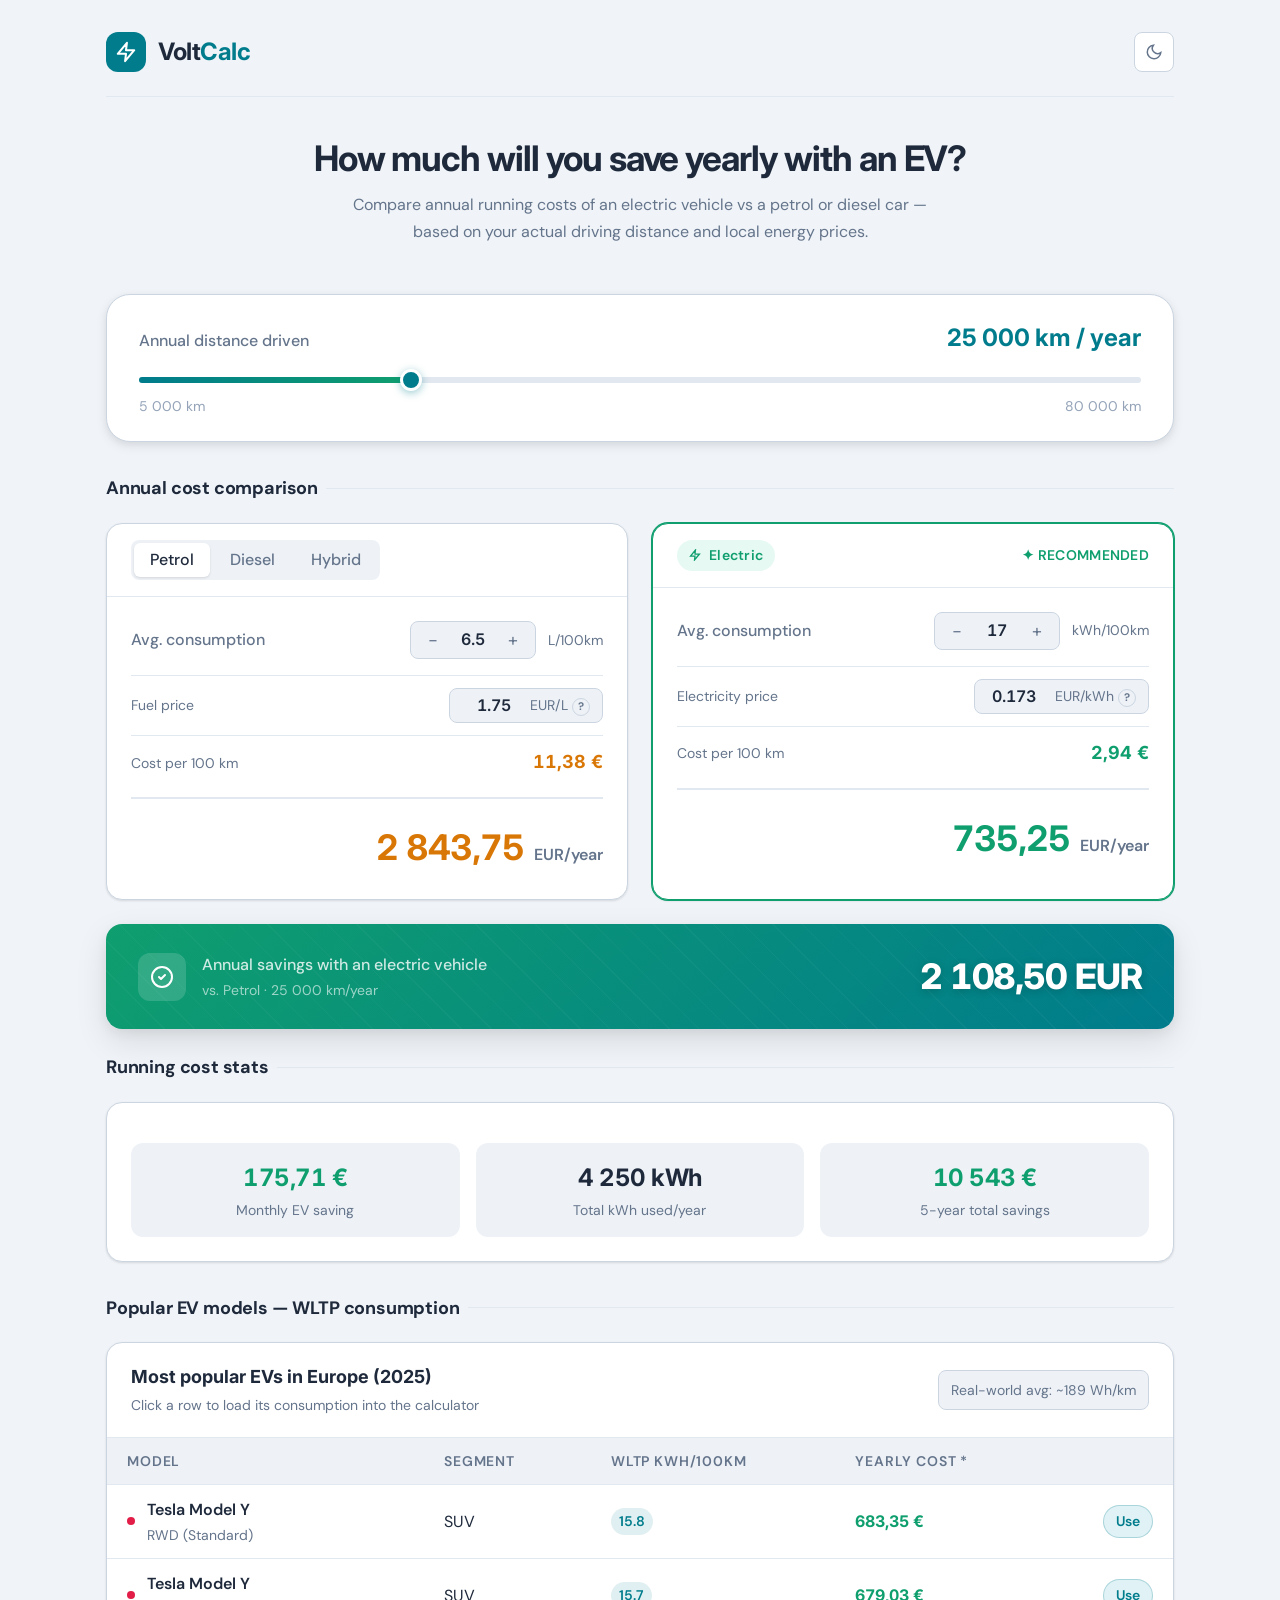
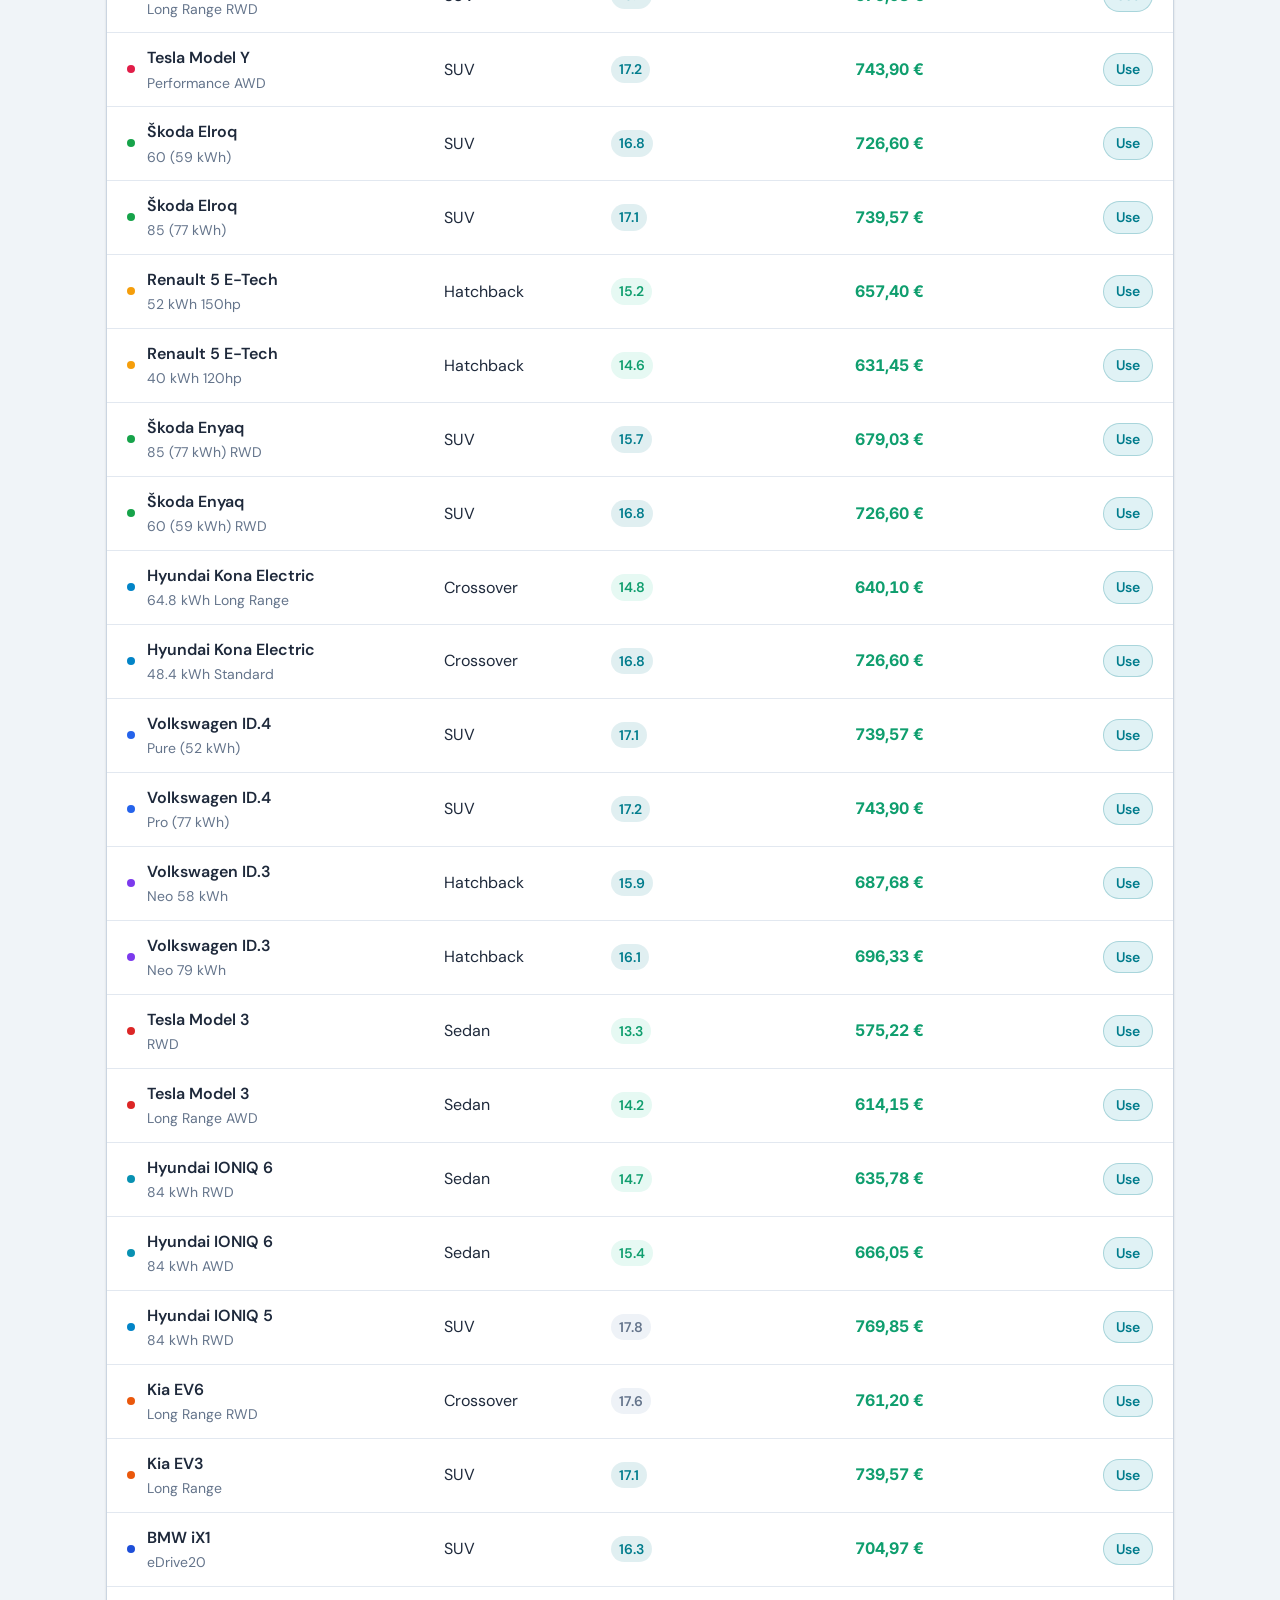
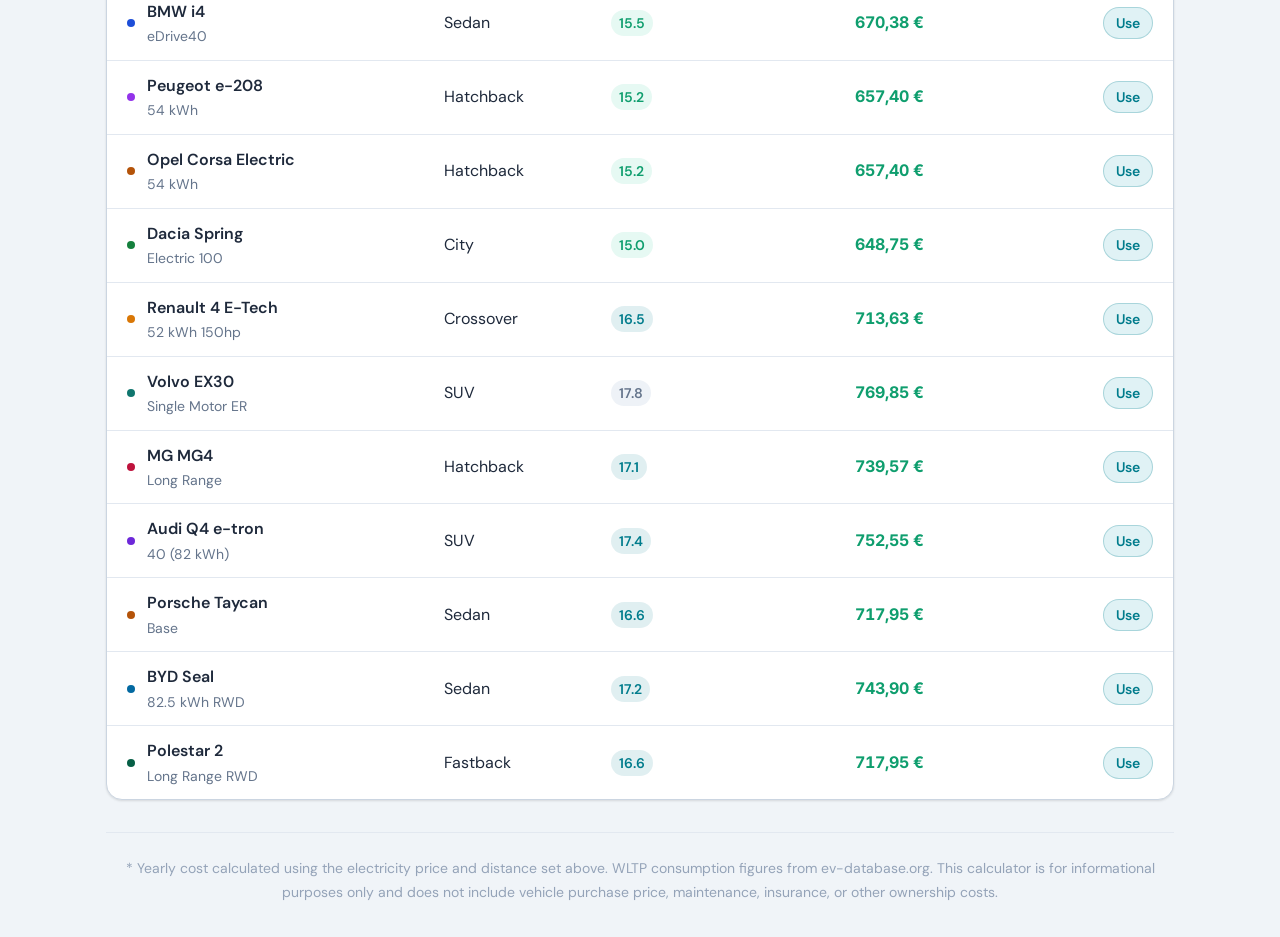
==== index.html @ 37e7bd35 "update1" ====
<!doctype html>
<html lang="en" data-theme="light">
  <head>
    <meta charset="UTF-8" />
    <meta name="viewport" content="width=device-width, initial-scale=1.0" />
    <title>EV Cost Calculator</title>
    <link rel="preconnect" href="https://fonts.googleapis.com" />
    <link rel="preconnect" href="https://fonts.gstatic.com" crossorigin />
    <link
      href="https://fonts.googleapis.com/css2?family=Inter:wght@300..700&family=DM+Sans:wght@300..700&display=swap"
      rel="stylesheet"
    />
    <style>
      :root,
      [data-theme="light"] {
        --color-bg: #f0f4f8;
        --color-surface: #ffffff;
        --color-surface-2: #f8fafc;
        --color-surface-offset: #eef2f7;
        --color-divider: #e2e8f0;
        --color-border: #cbd5e1;
        --color-text: #1e293b;
        --color-text-muted: #64748b;
        --color-text-faint: #94a3b8;
        --color-text-inverse: #ffffff;
        --color-primary: #007c8c;
        --color-primary-hover: #006272;
        --color-primary-highlight: #e0f2f5;
        --color-ev: #0f9e6e;
        --color-ev-hover: #0b8059;
        --color-ev-bg: #e6f9f3;
        --color-petrol: #d97706;
        --color-petrol-bg: #fef3e2;
        --radius-sm: 0.375rem;
        --radius-md: 0.5rem;
        --radius-lg: 0.75rem;
        --radius-xl: 1rem;
        --radius-2xl: 1.5rem;
        --radius-full: 9999px;
        --shadow-sm:
          0 1px 3px rgba(0, 0, 0, 0.07), 0 1px 2px rgba(0, 0, 0, 0.05);
        --shadow-md:
          0 4px 12px rgba(0, 0, 0, 0.08), 0 2px 6px rgba(0, 0, 0, 0.05);
        --shadow-lg:
          0 12px 32px rgba(0, 0, 0, 0.1), 0 4px 12px rgba(0, 0, 0, 0.06);
        --transition: 180ms cubic-bezier(0.16, 1, 0.3, 1);
        --text-xs: clamp(0.75rem, 0.7rem + 0.25vw, 0.875rem);
        --text-sm: clamp(0.875rem, 0.8rem + 0.35vw, 1rem);
        --text-base: clamp(1rem, 0.95rem + 0.25vw, 1.125rem);
        --text-lg: clamp(1.125rem, 1rem + 0.75vw, 1.5rem);
        --text-xl: clamp(1.5rem, 1.2rem + 1.25vw, 2.25rem);
        --space-1: 0.25rem;
        --space-2: 0.5rem;
        --space-3: 0.75rem;
        --space-4: 1rem;
        --space-5: 1.25rem;
        --space-6: 1.5rem;
        --space-8: 2rem;
        --space-10: 2.5rem;
        --space-12: 3rem;
        --space-16: 4rem;
        --font-body: "DM Sans", "Helvetica Neue", sans-serif;
        --font-display: "Inter", "Helvetica Neue", sans-serif;
        --content-default: 960px;
      }
      [data-theme="dark"] {
        --color-bg: #0d1117;
        --color-surface: #161b22;
        --color-surface-2: #1c2128;
        --color-surface-offset: #1a1f27;
        --color-divider: #21262d;
        --color-border: #30363d;
        --color-text: #e6edf3;
        --color-text-muted: #7d8590;
        --color-text-faint: #484f58;
        --color-text-inverse: #0d1117;
        --color-primary: #3ab8c8;
        --color-primary-hover: #1fa8ba;
        --color-primary-highlight: #1a2e35;
        --color-ev: #2dc88f;
        --color-ev-hover: #1fb37c;
        --color-ev-bg: #0e2a1e;
        --color-petrol: #f59e0b;
        --color-petrol-bg: #2a1f0a;
        --shadow-sm: 0 1px 3px rgba(0, 0, 0, 0.3);
        --shadow-md: 0 4px 12px rgba(0, 0, 0, 0.4);
        --shadow-lg: 0 12px 32px rgba(0, 0, 0, 0.5);
      }
      *,
      *::before,
      *::after {
        box-sizing: border-box;
        margin: 0;
        padding: 0;
      }
      html {
        scroll-behavior: smooth;
        -webkit-font-smoothing: antialiased;
      }
      body {
        font-family: var(--font-body);
        font-size: var(--text-base);
        color: var(--color-text);
        background: var(--color-bg);
        min-height: 100dvh;
        line-height: 1.6;
        transition:
          background var(--transition),
          color var(--transition);
      }
      img {
        display: block;
        max-width: 100%;
      }
      button {
        cursor: pointer;
        background: none;
        border: none;
        font: inherit;
      }
      input,
      select {
        font: inherit;
        color: inherit;
      }
      h1,
      h2,
      h3 {
        text-wrap: balance;
        line-height: 1.2;
        font-family: var(--font-display);
      }

      .app-wrapper {
        max-width: 1100px;
        margin-inline: auto;
        padding: var(--space-8) var(--space-4);
      }

      /* Header */
      .app-header {
        display: flex;
        align-items: center;
        justify-content: space-between;
        margin-bottom: var(--space-10);
        padding-bottom: var(--space-6);
        border-bottom: 1px solid var(--color-divider);
      }
      .logo {
        display: flex;
        align-items: center;
        gap: var(--space-3);
      }
      .logo-icon {
        width: 40px;
        height: 40px;
        background: var(--color-primary);
        border-radius: var(--radius-lg);
        display: flex;
        align-items: center;
        justify-content: center;
      }
      .logo-text {
        font-family: var(--font-display);
        font-weight: 700;
        font-size: var(--text-lg);
        color: var(--color-text);
        letter-spacing: -0.02em;
      }
      .logo-text span {
        color: var(--color-primary);
      }
      .theme-toggle {
        width: 40px;
        height: 40px;
        border-radius: var(--radius-md);
        display: flex;
        align-items: center;
        justify-content: center;
        color: var(--color-text-muted);
        background: var(--color-surface);
        border: 1px solid var(--color-border);
        transition:
          background var(--transition),
          color var(--transition),
          box-shadow var(--transition);
      }
      .theme-toggle:hover {
        background: var(--color-surface-offset);
        color: var(--color-text);
        box-shadow: var(--shadow-sm);
      }

      /* Hero */
      .hero {
        text-align: center;
        margin-bottom: var(--space-12);
      }
      .hero h1 {
        font-size: var(--text-xl);
        font-weight: 700;
        color: var(--color-text);
        margin-bottom: var(--space-3);
        letter-spacing: -0.03em;
      }
      .hero p {
        font-size: var(--text-sm);
        color: var(--color-text-muted);
        max-width: 56ch;
        margin-inline: auto;
        line-height: 1.7;
      }

      /* Distance */
      .distance-section {
        margin-bottom: var(--space-8);
      }
      .card {
        background: var(--color-surface);
        border: 1px solid var(--color-border);
        border-radius: var(--radius-2xl);
        padding: var(--space-6) var(--space-8);
        box-shadow: var(--shadow-md);
      }
      .distance-header {
        display: flex;
        align-items: baseline;
        justify-content: space-between;
        margin-bottom: var(--space-5);
      }
      .distance-label {
        font-size: var(--text-sm);
        color: var(--color-text-muted);
        font-weight: 500;
      }
      .distance-value {
        font-family: var(--font-display);
        font-size: var(--text-lg);
        font-weight: 700;
        color: var(--color-primary);
      }
      .slider-track {
        position: relative;
        height: 6px;
        background: var(--color-divider);
        border-radius: var(--radius-full);
        margin-bottom: var(--space-3);
      }
      .slider-fill {
        position: absolute;
        left: 0;
        top: 0;
        height: 100%;
        background: linear-gradient(
          90deg,
          var(--color-primary),
          var(--color-ev)
        );
        border-radius: var(--radius-full);
        pointer-events: none;
      }
      .distance-slider {
        position: absolute;
        width: 100%;
        top: 50%;
        transform: translateY(-50%);
        -webkit-appearance: none;
        appearance: none;
        background: transparent;
        cursor: pointer;
        margin: 0;
        height: 6px;
      }
      .distance-slider::-webkit-slider-thumb {
        -webkit-appearance: none;
        width: 22px;
        height: 22px;
        border-radius: 50%;
        background: var(--color-primary);
        border: 3px solid var(--color-surface);
        box-shadow: 0 2px 8px rgba(0, 124, 140, 0.4);
        transition:
          transform var(--transition),
          box-shadow var(--transition);
      }
      .distance-slider:hover::-webkit-slider-thumb,
      .distance-slider:focus::-webkit-slider-thumb {
        transform: scale(1.15);
        box-shadow: 0 2px 16px rgba(0, 124, 140, 0.5);
      }
      .distance-slider::-moz-range-thumb {
        width: 22px;
        height: 22px;
        border-radius: 50%;
        background: var(--color-primary);
        border: 3px solid var(--color-surface);
        box-shadow: 0 2px 8px rgba(0, 124, 140, 0.4);
        cursor: pointer;
      }
      .slider-labels {
        display: flex;
        justify-content: space-between;
        font-size: var(--text-xs);
        color: var(--color-text-faint);
      }

      /* Comparison grid */
      .comparison-grid {
        display: grid;
        grid-template-columns: 1fr 1fr;
        gap: var(--space-6);
        margin-bottom: var(--space-6);
      }
      @media (max-width: 680px) {
        .comparison-grid {
          grid-template-columns: 1fr;
        }
      }

      /* Vehicle cards */
      .vehicle-card {
        background: var(--color-surface);
        border: 1.5px solid var(--color-border);
        border-radius: var(--radius-xl);
        overflow: hidden;
        box-shadow: var(--shadow-sm);
        transition:
          box-shadow var(--transition),
          border-color var(--transition);
      }
      .vehicle-card:hover {
        box-shadow: var(--shadow-md);
      }
      .vehicle-card.ev-card {
        border-color: var(--color-ev);
        box-shadow:
          0 0 0 1px var(--color-ev),
          var(--shadow-sm);
      }
      .vehicle-card.ev-card:hover {
        box-shadow:
          0 0 0 1px var(--color-ev),
          var(--shadow-md);
      }
      .vc-header {
        padding: var(--space-4) var(--space-6);
        border-bottom: 1px solid var(--color-divider);
        display: flex;
        align-items: center;
        justify-content: space-between;
      }
      .vc-tabs {
        display: flex;
        gap: var(--space-1);
        background: var(--color-surface-offset);
        border-radius: var(--radius-md);
        padding: 3px;
      }
      .vc-tab {
        padding: var(--space-1) var(--space-4);
        border-radius: calc(var(--radius-md) - 2px);
        font-size: var(--text-sm);
        font-weight: 500;
        color: var(--color-text-muted);
        transition:
          background var(--transition),
          color var(--transition),
          box-shadow var(--transition);
        cursor: pointer;
        border: none;
        background: transparent;
        white-space: nowrap;
      }
      .vc-tab.active {
        background: var(--color-surface);
        color: var(--color-text);
        box-shadow: var(--shadow-sm);
      }
      .ev-badge {
        display: inline-flex;
        align-items: center;
        gap: var(--space-2);
        background: var(--color-ev-bg);
        color: var(--color-ev);
        padding: var(--space-1) var(--space-3);
        border-radius: var(--radius-full);
        font-size: var(--text-xs);
        font-weight: 600;
        letter-spacing: 0.02em;
      }
      .vc-badge-recommended {
        font-size: var(--text-xs);
        font-weight: 600;
        color: var(--color-ev);
        letter-spacing: 0.02em;
        text-transform: uppercase;
      }
      .vc-body {
        padding: var(--space-6);
      }
      .vc-input-group {
        display: flex;
        align-items: center;
        gap: var(--space-3);
        margin-bottom: var(--space-4);
      }
      .vc-input-group label {
        font-size: var(--text-sm);
        color: var(--color-text-muted);
        flex: 1;
        font-weight: 500;
      }
      .vc-stepper {
        display: flex;
        align-items: center;
        gap: var(--space-2);
        background: var(--color-surface-offset);
        border-radius: var(--radius-md);
        padding: var(--space-1) var(--space-2);
        border: 1px solid var(--color-border);
      }
      .vc-stepper button {
        width: 28px;
        height: 28px;
        border-radius: var(--radius-sm);
        display: flex;
        align-items: center;
        justify-content: center;
        color: var(--color-text-muted);
        font-size: 18px;
        line-height: 1;
        transition:
          background var(--transition),
          color var(--transition);
        flex-shrink: 0;
      }
      .vc-stepper button:hover {
        background: var(--color-divider);
        color: var(--color-text);
      }
      .vc-stepper-val {
        font-family: var(--font-display);
        font-weight: 600;
        font-size: var(--text-sm);
        color: var(--color-text);
        min-width: 36px;
        text-align: center;
        font-variant-numeric: tabular-nums;
      }
      .vc-price-row {
        display: flex;
        align-items: center;
        justify-content: space-between;
        margin-top: var(--space-3);
        padding-top: var(--space-3);
        border-top: 1px solid var(--color-divider);
      }
      .vc-price-label {
        font-size: var(--text-xs);
        color: var(--color-text-muted);
      }
      .vc-price-input-wrap {
        display: flex;
        align-items: center;
        gap: var(--space-1);
        background: var(--color-surface-offset);
        border: 1px solid var(--color-border);
        border-radius: var(--radius-md);
        padding: var(--space-1) var(--space-3);
        transition:
          border-color var(--transition),
          box-shadow var(--transition);
      }
      .vc-price-input-wrap:focus-within {
        border-color: var(--color-primary);
        box-shadow: 0 0 0 3px
          color-mix(in oklch, var(--color-primary) 15%, transparent);
      }
      .vc-price-input {
        width: 64px;
        font-family: var(--font-display);
        font-weight: 600;
        font-size: var(--text-sm);
        color: var(--color-text);
        background: transparent;
        border: none;
        outline: none;
        text-align: right;
        font-variant-numeric: tabular-nums;
      }
      .vc-price-unit {
        font-size: var(--text-xs);
        color: var(--color-text-muted);
        white-space: nowrap;
      }

      /* Cost per 100km row */
      .vc-per100-row {
        display: flex;
        align-items: center;
        justify-content: space-between;
        margin-top: var(--space-3);
        padding-top: var(--space-3);
        border-top: 1px solid var(--color-divider);
      }
      .vc-per100-label {
        font-size: var(--text-xs);
        color: var(--color-text-muted);
      }
      .vc-per100-val {
        font-family: var(--font-display);
        font-weight: 700;
        font-size: var(--text-base);
        font-variant-numeric: tabular-nums;
      }

      .vc-total {
        display: flex;
        align-items: baseline;
        justify-content: flex-end;
        gap: var(--space-2);
        margin-top: var(--space-5);
        padding-top: var(--space-5);
        border-top: 2px solid var(--color-divider);
      }
      .vc-total-amount {
        font-family: var(--font-display);
        font-size: var(--text-xl);
        font-weight: 700;
        font-variant-numeric: tabular-nums;
        letter-spacing: -0.03em;
        transition: color var(--transition);
      }
      .vc-total-currency {
        font-size: var(--text-sm);
        color: var(--color-text-muted);
        font-weight: 600;
        margin-left: 2px;
      }

      /* Savings banner */
      .savings-banner {
        background: linear-gradient(
          135deg,
          var(--color-ev) 0%,
          var(--color-primary) 100%
        );
        border-radius: var(--radius-xl);
        padding: var(--space-6) var(--space-8);
        display: flex;
        align-items: center;
        justify-content: space-between;
        gap: var(--space-6);
        margin-bottom: var(--space-6);
        box-shadow: var(--shadow-lg);
        position: relative;
        overflow: hidden;
      }
      .savings-banner::before {
        content: "";
        position: absolute;
        inset: 0;
        background: repeating-linear-gradient(
          45deg,
          transparent,
          transparent 20px,
          rgba(255, 255, 255, 0.03) 20px,
          rgba(255, 255, 255, 0.03) 21px
        );
        pointer-events: none;
      }
      .savings-banner-left {
        display: flex;
        align-items: center;
        gap: var(--space-4);
      }
      .savings-icon {
        width: 48px;
        height: 48px;
        background: rgba(255, 255, 255, 0.15);
        border-radius: var(--radius-lg);
        display: flex;
        align-items: center;
        justify-content: center;
        flex-shrink: 0;
      }
      .savings-label {
        font-size: var(--text-sm);
        color: rgba(255, 255, 255, 0.8);
        font-weight: 500;
        margin-bottom: 2px;
      }
      .savings-sub {
        font-size: var(--text-xs);
        color: rgba(255, 255, 255, 0.6);
      }
      .savings-amount {
        font-family: var(--font-display);
        font-size: var(--text-xl);
        font-weight: 800;
        color: #ffffff;
        font-variant-numeric: tabular-nums;
        letter-spacing: -0.03em;
        white-space: nowrap;
        text-shadow: 0 2px 8px rgba(0, 0, 0, 0.2);
      }

      /* Stats */
      .section-title {
        font-size: var(--text-base);
        font-weight: 700;
        color: var(--color-text);
        margin-bottom: var(--space-5);
        letter-spacing: -0.01em;
        display: flex;
        align-items: center;
        gap: var(--space-2);
      }
      .section-title::after {
        content: "";
        flex: 1;
        height: 1px;
        background: var(--color-divider);
      }
      .breakeven-card {
        background: var(--color-surface);
        border: 1px solid var(--color-border);
        border-radius: var(--radius-xl);
        padding: var(--space-6);
        box-shadow: var(--shadow-sm);
        margin-bottom: var(--space-8);
      }
      .breakeven-grid {
        display: grid;
        grid-template-columns: repeat(3, 1fr);
        gap: var(--space-4);
        margin-top: var(--space-4);
      }
      @media (max-width: 600px) {
        .breakeven-grid {
          grid-template-columns: 1fr 1fr;
        }
      }
      .stat-box {
        background: var(--color-surface-offset);
        border-radius: var(--radius-lg);
        padding: var(--space-4);
        text-align: center;
      }
      .stat-val {
        font-family: var(--font-display);
        font-size: var(--text-lg);
        font-weight: 700;
        color: var(--color-text);
        font-variant-numeric: tabular-nums;
        letter-spacing: -0.02em;
      }
      .stat-val.accent {
        color: var(--color-primary);
      }
      .stat-val.ev {
        color: var(--color-ev);
      }
      .stat-label {
        font-size: var(--text-xs);
        color: var(--color-text-muted);
        margin-top: var(--space-1);
        line-height: 1.4;
      }

      /* Tooltip */
      .tooltip-wrap {
        position: relative;
        display: inline-flex;
      }
      .tooltip-trigger {
        width: 18px;
        height: 18px;
        border-radius: 50%;
        background: var(--color-surface-offset);
        border: 1px solid var(--color-border);
        color: var(--color-text-muted);
        font-size: 11px;
        line-height: 1;
        display: flex;
        align-items: center;
        justify-content: center;
        cursor: help;
        font-weight: 700;
        transition: background var(--transition);
      }
      .tooltip-trigger:hover {
        background: var(--color-divider);
      }
      .tooltip-box {
        display: none;
        position: absolute;
        bottom: calc(100% + 8px);
        left: 50%;
        transform: translateX(-50%);
        background: var(--color-text);
        color: var(--color-bg);
        font-size: var(--text-xs);
        padding: var(--space-2) var(--space-3);
        border-radius: var(--radius-md);
        width: 200px;
        line-height: 1.5;
        z-index: 100;
        pointer-events: none;
        white-space: normal;
      }
      .tooltip-wrap:hover .tooltip-box,
      .tooltip-wrap:focus-within .tooltip-box {
        display: block;
      }

      /* ===== EV TABLE ===== */
      .ev-table-card {
        background: var(--color-surface);
        border: 1px solid var(--color-border);
        border-radius: var(--radius-xl);
        box-shadow: var(--shadow-sm);
        overflow: hidden;
        margin-bottom: var(--space-8);
      }
      .ev-table-header {
        padding: var(--space-5) var(--space-6);
        border-bottom: 1px solid var(--color-divider);
        display: flex;
        align-items: center;
        justify-content: space-between;
        flex-wrap: wrap;
        gap: var(--space-3);
      }
      .ev-table-title {
        font-family: var(--font-display);
        font-size: var(--text-base);
        font-weight: 700;
        color: var(--color-text);
      }
      .ev-table-subtitle {
        font-size: var(--text-xs);
        color: var(--color-text-muted);
        margin-top: 2px;
      }
      .ev-table-note {
        font-size: var(--text-xs);
        color: var(--color-text-muted);
        background: var(--color-surface-offset);
        padding: var(--space-2) var(--space-3);
        border-radius: var(--radius-md);
        border: 1px solid var(--color-border);
      }

      .ev-table-scroll {
        overflow-x: auto;
      }
      table {
        width: 100%;
        border-collapse: collapse;
      }
      thead tr {
        background: var(--color-surface-offset);
      }
      th {
        font-size: var(--text-xs);
        font-weight: 600;
        color: var(--color-text-muted);
        text-transform: uppercase;
        letter-spacing: 0.06em;
        padding: var(--space-3) var(--space-5);
        text-align: left;
        white-space: nowrap;
        border-bottom: 1px solid var(--color-divider);
      }
      th:last-child {
        text-align: right;
      }
      td {
        padding: var(--space-3) var(--space-5);
        font-size: var(--text-sm);
        color: var(--color-text);
        border-bottom: 1px solid var(--color-divider);
        vertical-align: middle;
      }
      td:last-child {
        text-align: right;
      }
      tbody tr:last-child td {
        border-bottom: none;
      }
      tbody tr {
        transition: background var(--transition);
        cursor: pointer;
      }
      tbody tr:hover {
        background: var(--color-surface-2);
      }
      tbody tr.selected-row {
        background: var(--color-primary-highlight);
      }
      tbody tr.selected-row td {
        color: var(--color-text);
      }

      .ev-model-cell {
        display: flex;
        align-items: center;
        gap: var(--space-3);
      }
      .ev-category-dot {
        width: 8px;
        height: 8px;
        border-radius: 50%;
        flex-shrink: 0;
      }
      .ev-model-name {
        font-weight: 600;
      }
      .ev-model-variant {
        font-size: var(--text-xs);
        color: var(--color-text-muted);
        margin-top: 1px;
      }

      .cons-badge {
        display: inline-flex;
        align-items: center;
        padding: 2px var(--space-2);
        border-radius: var(--radius-full);
        font-size: var(--text-xs);
        font-weight: 600;
        font-variant-numeric: tabular-nums;
      }
      .cons-great {
        background: var(--color-ev-bg);
        color: var(--color-ev);
      }
      .cons-good {
        background: color-mix(in oklch, var(--color-primary) 12%, transparent);
        color: var(--color-primary);
      }
      .cons-avg {
        background: var(--color-surface-offset);
        color: var(--color-text-muted);
      }

      .yearly-cost-cell {
        font-family: var(--font-display);
        font-weight: 700;
        font-variant-numeric: tabular-nums;
        color: var(--color-ev);
      }
      .use-btn {
        padding: var(--space-1) var(--space-3);
        border-radius: var(--radius-full);
        font-size: var(--text-xs);
        font-weight: 600;
        background: var(--color-primary-highlight);
        color: var(--color-primary);
        border: 1px solid
          color-mix(in oklch, var(--color-primary) 25%, transparent);
        transition:
          background var(--transition),
          color var(--transition),
          box-shadow var(--transition);
        white-space: nowrap;
      }
      .use-btn:hover {
        background: var(--color-primary);
        color: var(--color-text-inverse);
        box-shadow: var(--shadow-sm);
      }

      .disclaimer {
        font-size: var(--text-xs);
        color: var(--color-text-faint);
        text-align: center;
        line-height: 1.7;
        margin-top: var(--space-6);
        padding-top: var(--space-6);
        border-top: 1px solid var(--color-divider);
      }

      @media (max-width: 520px) {
        .app-wrapper {
          padding: var(--space-4) var(--space-3);
        }
        .card {
          padding: var(--space-5) var(--space-4);
        }
        .savings-banner {
          flex-direction: column;
          text-align: center;
        }
        .savings-banner-left {
          flex-direction: column;
          align-items: center;
        }
        th,
        td {
          padding: var(--space-2) var(--space-3);
        }
      }
    </style>
  </head>
  <body>
    <div class="app-wrapper">
      <header class="app-header">
        <div class="logo">
          <div class="logo-icon">
            <svg
              width="22"
              height="22"
              viewBox="0 0 24 24"
              fill="none"
              stroke="white"
              stroke-width="2.2"
              stroke-linecap="round"
              stroke-linejoin="round"
              aria-label="VoltCalc logo"
            >
              <path d="M13 2L3 14h9l-1 8 10-12h-9l1-8z" />
            </svg>
          </div>
          <span class="logo-text">Volt<span>Calc</span></span>
        </div>
        <button
          class="theme-toggle"
          data-theme-toggle
          aria-label="Switch to dark mode"
        >
          <svg
            width="18"
            height="18"
            viewBox="0 0 24 24"
            fill="none"
            stroke="currentColor"
            stroke-width="2"
          >
            <path d="M21 12.79A9 9 0 1 1 11.21 3 7 7 0 0 0 21 12.79z" />
          </svg>
        </button>
      </header>

      <div class="hero">
        <h1>How much will you save yearly with an EV?</h1>
        <p>
          Compare annual running costs of an electric vehicle vs a petrol or
          diesel car — based on your actual driving distance and local energy
          prices.
        </p>
      </div>

      <!-- DISTANCE SLIDER -->
      <div class="distance-section">
        <div class="card">
          <div class="distance-header">
            <span class="distance-label">Annual distance driven</span>
            <span class="distance-value" id="distanceDisplay"
              >25 000 km / year</span
            >
          </div>
          <div class="slider-track">
            <div class="slider-fill" id="sliderFill"></div>
            <input
              type="range"
              class="distance-slider"
              id="distanceSlider"
              min="5000"
              max="80000"
              step="1000"
              value="25000"
              aria-label="Annual driving distance in kilometres"
            />
          </div>
          <div class="slider-labels">
            <span>5 000 km</span><span>80 000 km</span>
          </div>
        </div>
      </div>

      <div class="section-title">Annual cost comparison</div>

      <!-- COMPARISON GRID -->
      <div class="comparison-grid">
        <!-- PETROL / DIESEL / HYBRID -->
        <div class="vehicle-card" id="petrolCard">
          <div class="vc-header">
            <div class="vc-tabs" role="tablist" aria-label="Fuel type">
              <button
                class="vc-tab active"
                role="tab"
                aria-selected="true"
                data-fuel="petrol"
              >
                Petrol
              </button>
              <button
                class="vc-tab"
                role="tab"
                aria-selected="false"
                data-fuel="diesel"
              >
                Diesel
              </button>
              <button
                class="vc-tab"
                role="tab"
                aria-selected="false"
                data-fuel="hybrid"
              >
                Hybrid
              </button>
            </div>
          </div>
          <div class="vc-body">
            <div class="vc-input-group">
              <label>Avg. consumption</label>
              <div class="vc-stepper" aria-label="Consumption adjuster">
                <button
                  onclick="adjustConsumption('petrol', -0.1)"
                  aria-label="Decrease consumption"
                >
                  −
                </button>
                <span class="vc-stepper-val" id="petrolConsumptionVal"
                  >6.5</span
                >
                <button
                  onclick="adjustConsumption('petrol', 0.1)"
                  aria-label="Increase consumption"
                >
                  +
                </button>
              </div>
              <span class="vc-price-unit" id="petrolConsUnit">L/100km</span>
            </div>
            <div class="vc-price-row">
              <span class="vc-price-label">Fuel price</span>
              <div class="vc-price-input-wrap">
                <input
                  type="number"
                  class="vc-price-input"
                  id="petrolPrice"
                  value="1.75"
                  min="0.5"
                  max="5"
                  step="0.01"
                  aria-label="Fuel price per litre"
                />
                <span class="vc-price-unit"
                  >EUR/L
                  <span class="tooltip-wrap">
                    <button
                      class="tooltip-trigger"
                      tabindex="0"
                      aria-label="Info"
                    >
                      ?
                    </button>
                    <span class="tooltip-box" role="tooltip"
                      >Average pump price in your region. Adjust to match
                      current local prices.</span
                    >
                  </span>
                </span>
              </div>
            </div>
            <div class="vc-per100-row">
              <span class="vc-per100-label">Cost per 100 km</span>
              <span
                class="vc-per100-val"
                id="petrolPer100"
                style="color: var(--color-petrol)"
                >–</span
              >
            </div>
            <div class="vc-total">
              <span
                class="vc-total-amount"
                id="petrolTotal"
                style="color: var(--color-petrol)"
                >–</span
              >
              <span class="vc-total-currency">EUR/year</span>
            </div>
          </div>
        </div>

        <!-- EV CARD -->
        <div class="vehicle-card ev-card">
          <div class="vc-header">
            <div class="ev-badge">
              <svg
                width="12"
                height="12"
                viewBox="0 0 24 24"
                fill="none"
                stroke="currentColor"
                stroke-width="2.5"
              >
                <path d="M13 2L3 14h9l-1 8 10-12h-9l1-8z" />
              </svg>
              Electric
            </div>
            <span class="vc-badge-recommended">✦ Recommended</span>
          </div>
          <div class="vc-body">
            <div class="vc-input-group">
              <label>Avg. consumption</label>
              <div class="vc-stepper" aria-label="EV consumption adjuster">
                <button
                  onclick="adjustConsumption('ev', -1)"
                  aria-label="Decrease EV consumption"
                >
                  −
                </button>
                <span class="vc-stepper-val" id="evConsumptionVal">17</span>
                <button
                  onclick="adjustConsumption('ev', 1)"
                  aria-label="Increase EV consumption"
                >
                  +
                </button>
              </div>
              <span class="vc-price-unit">kWh/100km</span>
            </div>
            <div class="vc-price-row">
              <span class="vc-price-label">Electricity price</span>
              <div class="vc-price-input-wrap">
                <input
                  type="number"
                  class="vc-price-input"
                  id="electricityPrice"
                  value="0.173"
                  min="0.05"
                  max="1"
                  step="0.001"
                  aria-label="Electricity price per kWh"
                />
                <span class="vc-price-unit"
                  >EUR/kWh
                  <span class="tooltip-wrap">
                    <button
                      class="tooltip-trigger"
                      tabindex="0"
                      aria-label="Info"
                    >
                      ?
                    </button>
                    <span class="tooltip-box" role="tooltip"
                      >Home charging tariff. Prices vary — public fast chargers
                      can be 2–4× higher.</span
                    >
                  </span>
                </span>
              </div>
            </div>
            <div class="vc-per100-row">
              <span class="vc-per100-label">Cost per 100 km</span>
              <span
                class="vc-per100-val"
                id="evPer100"
                style="color: var(--color-ev)"
                >–</span
              >
            </div>
            <div class="vc-total">
              <span
                class="vc-total-amount"
                id="evTotal"
                style="color: var(--color-ev)"
                >–</span
              >
              <span class="vc-total-currency">EUR/year</span>
            </div>
          </div>
        </div>
      </div>

      <!-- SAVINGS BANNER -->
      <div class="savings-banner" id="savingsBanner">
        <div class="savings-banner-left">
          <div class="savings-icon">
            <svg
              width="24"
              height="24"
              viewBox="0 0 24 24"
              fill="none"
              stroke="white"
              stroke-width="2"
              stroke-linecap="round"
              stroke-linejoin="round"
            >
              <path d="M12 2a10 10 0 1 0 0 20A10 10 0 0 0 12 2z" />
              <path d="m9 12 2 2 4-4" />
            </svg>
          </div>
          <div>
            <div class="savings-label" id="savingsLabel">
              Annual savings with an electric vehicle
            </div>
            <div class="savings-sub" id="savingsSub">
              vs. Petrol · 25 000 km/year
            </div>
          </div>
        </div>
        <div class="savings-amount" id="savingsAmount">– EUR</div>
      </div>

      <!-- RUNNING COST STATS -->
      <div class="section-title">Running cost stats</div>
      <div class="breakeven-card">
        <div class="breakeven-grid">
          <div class="stat-box">
            <div class="stat-val ev" id="statMonthly">–</div>
            <div class="stat-label">Monthly EV saving</div>
          </div>
          <div class="stat-box">
            <div class="stat-val" id="statEVkWh">–</div>
            <div class="stat-label">Total kWh used/year</div>
          </div>
          <div class="stat-box">
            <div class="stat-val ev" id="statSavings5yr">–</div>
            <div class="stat-label">5-year total savings</div>
          </div>
        </div>
      </div>

      <!-- EV WLTP TABLE -->
      <div class="section-title">Popular EV models — WLTP consumption</div>
      <div class="ev-table-card">
        <div class="ev-table-header">
          <div>
            <div class="ev-table-title">Most popular EVs in Europe (2025)</div>
            <div class="ev-table-subtitle">
              Click a row to load its consumption into the calculator
            </div>
          </div>
          <div class="ev-table-note">Real-world avg: ~189 Wh/km</div>
        </div>
        <div class="ev-table-scroll">
          <table aria-label="Popular EV WLTP consumption data">
            <thead>
              <tr>
                <th>Model</th>
                <th>Segment</th>
                <th>WLTP kWh/100km</th>
                <th>Yearly cost *</th>
                <th></th>
              </tr>
            </thead>
            <tbody id="evTableBody"></tbody>
          </table>
        </div>
      </div>

      <p class="disclaimer">
        * Yearly cost calculated using the electricity price and distance set
        above. WLTP consumption figures from ev-database.org. This calculator is
        for informational purposes only and does not include vehicle purchase
        price, maintenance, insurance, or other ownership costs.
      </p>
    </div>

    <script>
      // ===== EV DATA (WLTP, ev-database.org real-world, popular European models) =====
      const evModels = [
        // Model, variant, kWh/100km (real-world adjusted from Wh/km figures), segment, color
        {
          model: "Tesla Model Y",
          variant: "RWD (Standard)",
          cons: 15.8,
          segment: "SUV",
          color: "#e11d48",
        },
        {
          model: "Tesla Model Y",
          variant: "Long Range RWD",
          cons: 15.7,
          segment: "SUV",
          color: "#e11d48",
        },
        {
          model: "Tesla Model Y",
          variant: "Performance AWD",
          cons: 17.2,
          segment: "SUV",
          color: "#e11d48",
        },
        {
          model: "Škoda Elroq",
          variant: "60 (59 kWh)",
          cons: 16.8,
          segment: "SUV",
          color: "#16a34a",
        },
        {
          model: "Škoda Elroq",
          variant: "85 (77 kWh)",
          cons: 17.1,
          segment: "SUV",
          color: "#16a34a",
        },
        {
          model: "Renault 5 E-Tech",
          variant: "52 kWh 150hp",
          cons: 15.2,
          segment: "Hatchback",
          color: "#f59e0b",
        },
        {
          model: "Renault 5 E-Tech",
          variant: "40 kWh 120hp",
          cons: 14.6,
          segment: "Hatchback",
          color: "#f59e0b",
        },
        {
          model: "Škoda Enyaq",
          variant: "85 (77 kWh) RWD",
          cons: 15.7,
          segment: "SUV",
          color: "#16a34a",
        },
        {
          model: "Škoda Enyaq",
          variant: "60 (59 kWh) RWD",
          cons: 16.8,
          segment: "SUV",
          color: "#16a34a",
        },
        {
          model: "Hyundai Kona Electric",
          variant: "64.8 kWh Long Range",
          cons: 14.8,
          segment: "Crossover",
          color: "#0284c7",
        },
        {
          model: "Hyundai Kona Electric",
          variant: "48.4 kWh Standard",
          cons: 16.8,
          segment: "Crossover",
          color: "#0284c7",
        },
        {
          model: "Volkswagen ID.4",
          variant: "Pure (52 kWh)",
          cons: 17.1,
          segment: "SUV",
          color: "#2563eb",
        },
        {
          model: "Volkswagen ID.4",
          variant: "Pro (77 kWh)",
          cons: 17.2,
          segment: "SUV",
          color: "#2563eb",
        },
        {
          model: "Volkswagen ID.3",
          variant: "Neo 58 kWh",
          cons: 15.9,
          segment: "Hatchback",
          color: "#7c3aed",
        },
        {
          model: "Volkswagen ID.3",
          variant: "Neo 79 kWh",
          cons: 16.1,
          segment: "Hatchback",
          color: "#7c3aed",
        },
        {
          model: "Tesla Model 3",
          variant: "RWD",
          cons: 13.3,
          segment: "Sedan",
          color: "#dc2626",
        },
        {
          model: "Tesla Model 3",
          variant: "Long Range AWD",
          cons: 14.2,
          segment: "Sedan",
          color: "#dc2626",
        },
        {
          model: "Hyundai IONIQ 6",
          variant: "84 kWh RWD",
          cons: 14.7,
          segment: "Sedan",
          color: "#0891b2",
        },
        {
          model: "Hyundai IONIQ 6",
          variant: "84 kWh AWD",
          cons: 15.4,
          segment: "Sedan",
          color: "#0891b2",
        },
        {
          model: "Hyundai IONIQ 5",
          variant: "84 kWh RWD",
          cons: 17.8,
          segment: "SUV",
          color: "#0284c7",
        },
        {
          model: "Kia EV6",
          variant: "Long Range RWD",
          cons: 17.6,
          segment: "Crossover",
          color: "#ea580c",
        },
        {
          model: "Kia EV3",
          variant: "Long Range",
          cons: 17.1,
          segment: "SUV",
          color: "#ea580c",
        },
        {
          model: "BMW iX1",
          variant: "eDrive20",
          cons: 16.3,
          segment: "SUV",
          color: "#1d4ed8",
        },
        {
          model: "BMW i4",
          variant: "eDrive40",
          cons: 15.5,
          segment: "Sedan",
          color: "#1d4ed8",
        },
        {
          model: "Peugeot e-208",
          variant: "54 kWh",
          cons: 15.2,
          segment: "Hatchback",
          color: "#9333ea",
        },
        {
          model: "Opel Corsa Electric",
          variant: "54 kWh",
          cons: 15.2,
          segment: "Hatchback",
          color: "#b45309",
        },
        {
          model: "Dacia Spring",
          variant: "Electric 100",
          cons: 15.0,
          segment: "City",
          color: "#15803d",
        },
        {
          model: "Renault 4 E-Tech",
          variant: "52 kWh 150hp",
          cons: 16.5,
          segment: "Crossover",
          color: "#d97706",
        },
        {
          model: "Volvo EX30",
          variant: "Single Motor ER",
          cons: 17.8,
          segment: "SUV",
          color: "#0f766e",
        },
        {
          model: "MG MG4",
          variant: "Long Range",
          cons: 17.1,
          segment: "Hatchback",
          color: "#be123c",
        },
        {
          model: "Audi Q4 e-tron",
          variant: "40 (82 kWh)",
          cons: 17.4,
          segment: "SUV",
          color: "#6d28d9",
        },
        {
          model: "Porsche Taycan",
          variant: "Base",
          cons: 16.6,
          segment: "Sedan",
          color: "#b45309",
        },
        {
          model: "BYD Seal",
          variant: "82.5 kWh RWD",
          cons: 17.2,
          segment: "Sedan",
          color: "#0369a1",
        },
        {
          model: "Polestar 2",
          variant: "Long Range RWD",
          cons: 16.6,
          segment: "Fastback",
          color: "#065f46",
        },
      ];

      // ===== STATE =====
      const state = {
        distance: 25000,
        fuelType: "petrol",
        petrolConsumption: 6.5,
        dieselConsumption: 6.0,
        hybridConsumption: 5.0,
        evConsumption: 17,
        petrolPrice: 1.75,
        dieselPrice: 1.65,
        hybridPrice: 1.65,
        electricityPrice: 0.173,
      };

      function fmt(n, decimals = 2) {
        return n.toLocaleString("sk-SK", {
          minimumFractionDigits: decimals,
          maximumFractionDigits: decimals,
        });
      }
      function getActiveFuelConsumption() {
        return state.fuelType === "petrol"
          ? state.petrolConsumption
          : state.fuelType === "diesel"
            ? state.dieselConsumption
            : state.hybridConsumption;
      }
      function getActiveFuelPrice() {
        return state.fuelType === "petrol"
          ? state.petrolPrice
          : state.fuelType === "diesel"
            ? state.dieselPrice
            : state.hybridPrice;
      }

      function calc() {
        const km = state.distance;
        const fuelCons = getActiveFuelConsumption();
        const fuelPrice = getActiveFuelPrice();
        const evCons = state.evConsumption;
        const elecPrice = state.electricityPrice;

        const petrolCostPer100 = fuelCons * fuelPrice;
        const evCostPer100 = evCons * elecPrice;
        const petrolCost = (km / 100) * petrolCostPer100;
        const evCost = (km / 100) * evCostPer100;
        const savings = petrolCost - evCost;

        const monthly = savings / 12;
        const evkWh = (km / 100) * evCons;

        document.getElementById("petrolPer100").textContent =
          fmt(petrolCostPer100) + " €";
        document.getElementById("evPer100").textContent =
          fmt(evCostPer100) + " €";
        document.getElementById("petrolTotal").textContent = fmt(petrolCost);
        document.getElementById("evTotal").textContent = fmt(evCost);
        document.getElementById("savingsAmount").textContent =
          fmt(savings) + " EUR";
        document.getElementById("savingsSub").textContent =
          `vs. ${state.fuelType.charAt(0).toUpperCase() + state.fuelType.slice(1)} · ${fmt(km, 0)} km/year`;

        document.getElementById("statMonthly").textContent =
          fmt(monthly) + " €";
        document.getElementById("statEVkWh").textContent =
          fmt(evkWh, 0) + " kWh";
        document.getElementById("statSavings5yr").textContent =
          fmt(savings * 5, 0) + " €";

        const banner = document.getElementById("savingsBanner");
        if (savings < 0) {
          banner.style.background =
            "linear-gradient(135deg, #d97706 0%, #b45309 100%)";
          document.getElementById("savingsLabel").textContent =
            "Higher yearly cost with an electric vehicle";
        } else {
          banner.style.background =
            "linear-gradient(135deg, var(--color-ev) 0%, var(--color-primary) 100%)";
          document.getElementById("savingsLabel").textContent =
            "Annual savings with an electric vehicle";
        }

        // Update table yearly cost column live
        updateTableCosts();
      }

      // ===== BUILD EV TABLE =====
      function consClass(c) {
        if (c <= 15.5) return "cons-great";
        if (c <= 17.5) return "cons-good";
        return "cons-avg";
      }

      function buildTable() {
        const tbody = document.getElementById("evTableBody");
        tbody.innerHTML = "";
        evModels.forEach((ev, idx) => {
          const tr = document.createElement("tr");
          tr.dataset.idx = idx;
          tr.setAttribute("role", "button");
          tr.setAttribute("tabindex", "0");
          tr.setAttribute(
            "aria-label",
            `Load ${ev.model} ${ev.variant} into calculator`,
          );

          const yearlyCost =
            (state.distance / 100) * ev.cons * state.electricityPrice;
          tr.innerHTML = `
      <td>
        <div class="ev-model-cell">
          <span class="ev-category-dot" style="background:${ev.color}"></span>
          <div>
            <div class="ev-model-name">${ev.model}</div>
            <div class="ev-model-variant">${ev.variant}</div>
          </div>
        </div>
      </td>
      <td>${ev.segment}</td>
      <td><span class="cons-badge ${consClass(ev.cons)}">${ev.cons.toFixed(1)}</span></td>
      <td><span class="yearly-cost-cell" id="evRowCost${idx}">${fmt(yearlyCost)} €</span></td>
      <td><button class="use-btn" onclick="loadEV(${idx}); event.stopPropagation();" aria-label="Use ${ev.model} consumption">Use</button></td>
    `;
          tr.addEventListener("click", () => loadEV(idx));
          tr.addEventListener("keydown", (e) => {
            if (e.key === "Enter" || e.key === " ") {
              e.preventDefault();
              loadEV(idx);
            }
          });
          tbody.appendChild(tr);
        });
      }

      function updateTableCosts() {
        evModels.forEach((ev, idx) => {
          const cell = document.getElementById("evRowCost" + idx);
          if (cell) {
            const yearlyCost =
              (state.distance / 100) * ev.cons * state.electricityPrice;
            cell.textContent = fmt(yearlyCost) + " €";
          }
        });
      }

      function loadEV(idx) {
        const ev = evModels[idx];
        state.evConsumption = ev.cons;
        document.getElementById("evConsumptionVal").textContent =
          ev.cons.toFixed(1);
        // Highlight row
        document
          .querySelectorAll("#evTableBody tr")
          .forEach((r) => r.classList.remove("selected-row"));
        document
          .querySelector(`#evTableBody tr[data-idx="${idx}"]`)
          .classList.add("selected-row");
        calc();
      }

      // ===== SLIDER =====
      const slider = document.getElementById("distanceSlider");
      const fill = document.getElementById("sliderFill");
      const display = document.getElementById("distanceDisplay");

      function updateSlider() {
        const min = +slider.min,
          max = +slider.max,
          val = +slider.value;
        const pct = ((val - min) / (max - min)) * 100;
        fill.style.width = pct + "%";
        state.distance = val;
        display.textContent = fmt(val, 0) + " km / year";
        calc();
      }
      slider.addEventListener("input", updateSlider);

      // ===== FUEL TABS =====
      document.querySelectorAll(".vc-tab").forEach((tab) => {
        tab.addEventListener("click", () => {
          document.querySelectorAll(".vc-tab").forEach((t) => {
            t.classList.remove("active");
            t.setAttribute("aria-selected", "false");
          });
          tab.classList.add("active");
          tab.setAttribute("aria-selected", "true");
          state.fuelType = tab.dataset.fuel;
          const consVal =
            state.fuelType === "petrol"
              ? state.petrolConsumption
              : state.fuelType === "diesel"
                ? state.dieselConsumption
                : state.hybridConsumption;
          document.getElementById("petrolConsumptionVal").textContent =
            consVal.toFixed(1);
          document.getElementById("petrolPrice").value = getActiveFuelPrice();
          calc();
        });
      });

      // ===== STEPPERS =====
      function adjustConsumption(type, delta) {
        if (type === "petrol") {
          const key = state.fuelType + "Consumption";
          state[key] =
            Math.round(Math.max(1, Math.min(30, state[key] + delta)) * 10) / 10;
          document.getElementById("petrolConsumptionVal").textContent =
            state[key].toFixed(1);
        } else {
          state.evConsumption =
            Math.round(
              Math.max(5, Math.min(40, state.evConsumption + delta)) * 10,
            ) / 10;
          document.getElementById("evConsumptionVal").textContent =
            state.evConsumption.toFixed(1);
          // Deselect table row on manual edit
          document
            .querySelectorAll("#evTableBody tr")
            .forEach((r) => r.classList.remove("selected-row"));
        }
        calc();
      }

      // ===== PRICE INPUTS =====
      document.getElementById("petrolPrice").addEventListener("input", (e) => {
        const v = +e.target.value;
        if (v > 0) {
          if (state.fuelType === "petrol") state.petrolPrice = v;
          else if (state.fuelType === "diesel") state.dieselPrice = v;
          else state.hybridPrice = v;
          calc();
        }
      });
      document
        .getElementById("electricityPrice")
        .addEventListener("input", (e) => {
          const v = +e.target.value;
          if (v > 0) {
            state.electricityPrice = v;
            calc();
          }
        });

      // ===== THEME TOGGLE =====
      (function () {
        const t = document.querySelector("[data-theme-toggle]");
        const r = document.documentElement;
        let d = matchMedia("(prefers-color-scheme:dark)").matches
          ? "dark"
          : "light";
        r.setAttribute("data-theme", d);
        const sunIcon =
          '<svg width="18" height="18" viewBox="0 0 24 24" fill="none" stroke="currentColor" stroke-width="2"><circle cx="12" cy="12" r="5"/><path d="M12 1v2M12 21v2M4.22 4.22l1.42 1.42M18.36 18.36l1.42 1.42M1 12h2M21 12h2M4.22 19.78l1.42-1.42M18.36 5.64l1.42-1.42"/></svg>';
        const moonIcon =
          '<svg width="18" height="18" viewBox="0 0 24 24" fill="none" stroke="currentColor" stroke-width="2"><path d="M21 12.79A9 9 0 1 1 11.21 3 7 7 0 0 0 21 12.79z"/></svg>';
        if (t) {
          t.innerHTML = d === "dark" ? sunIcon : moonIcon;
          t.addEventListener("click", () => {
            d = d === "dark" ? "light" : "dark";
            r.setAttribute("data-theme", d);
            t.innerHTML = d === "dark" ? sunIcon : moonIcon;
            t.setAttribute(
              "aria-label",
              "Switch to " + (d === "dark" ? "light" : "dark") + " mode",
            );
          });
        }
      })();

      // ===== INIT =====
      buildTable();
      updateSlider();
    </script>
  </body>
</html>
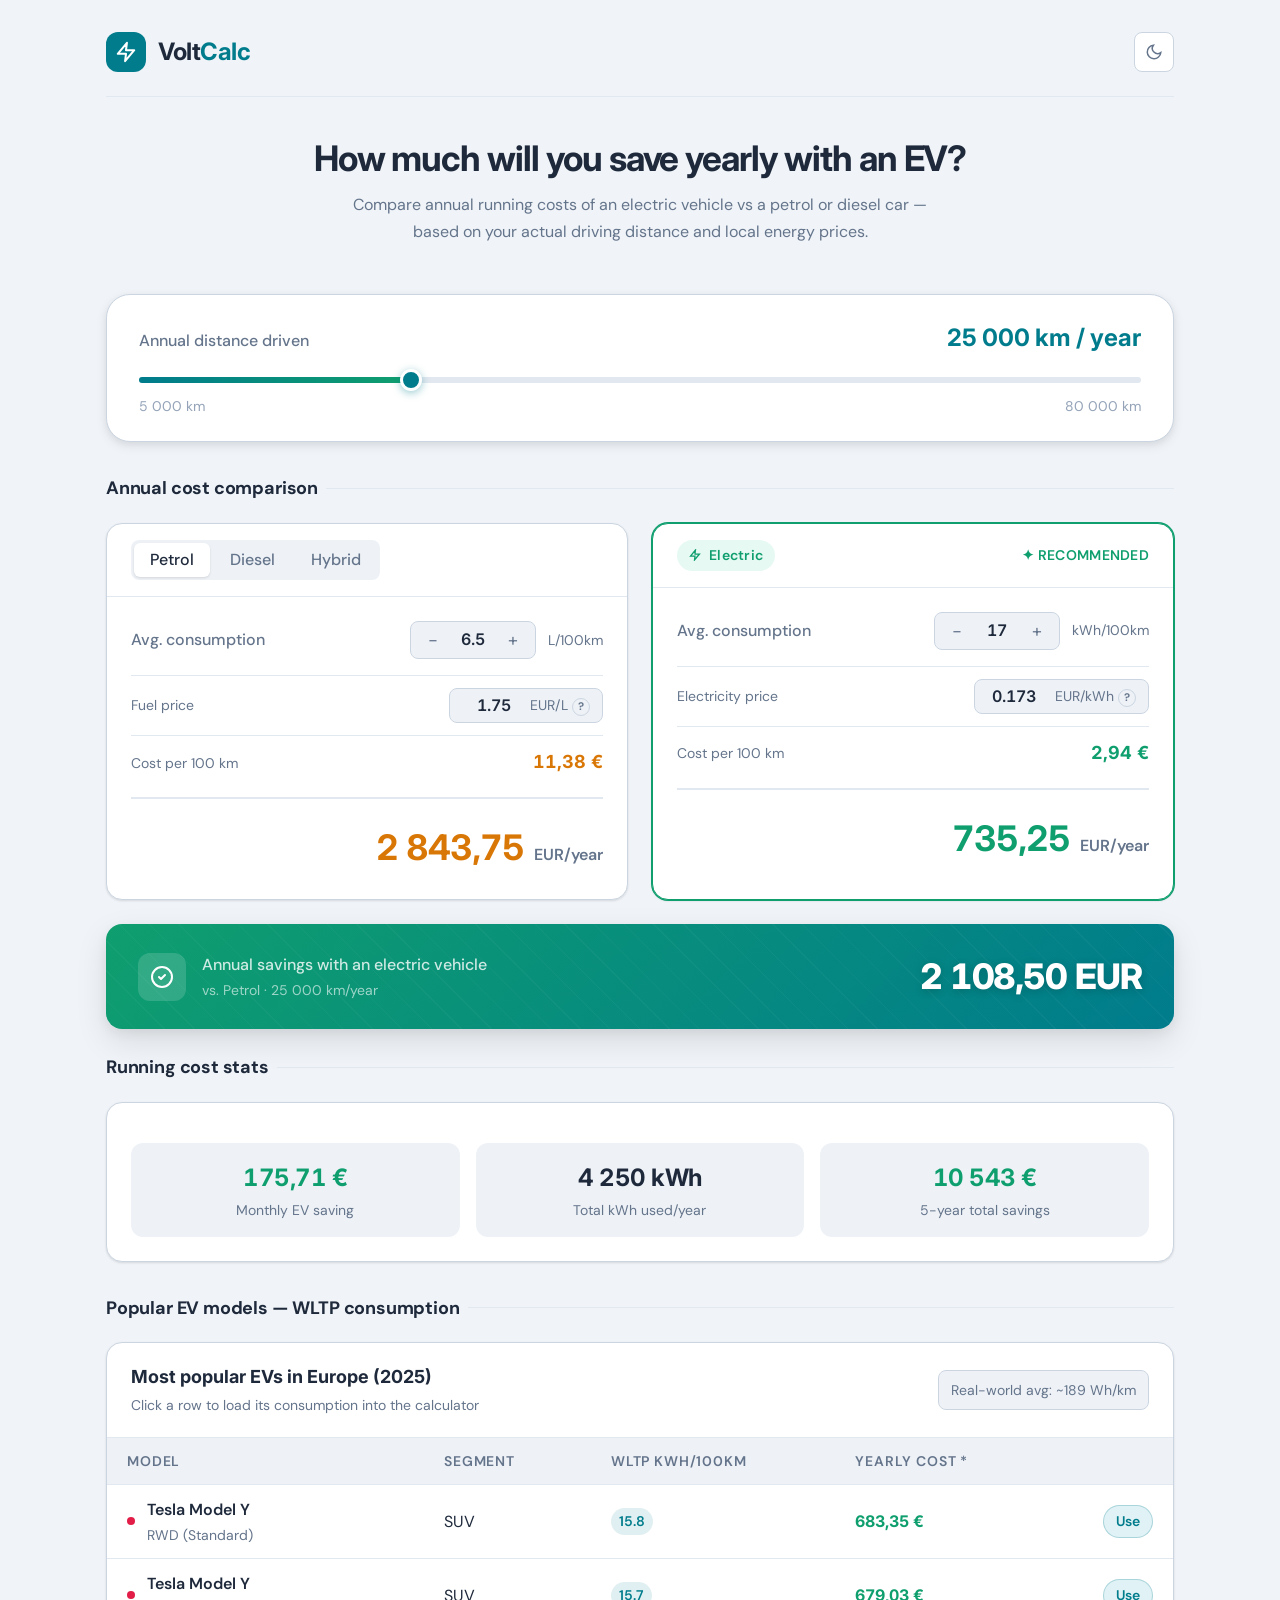
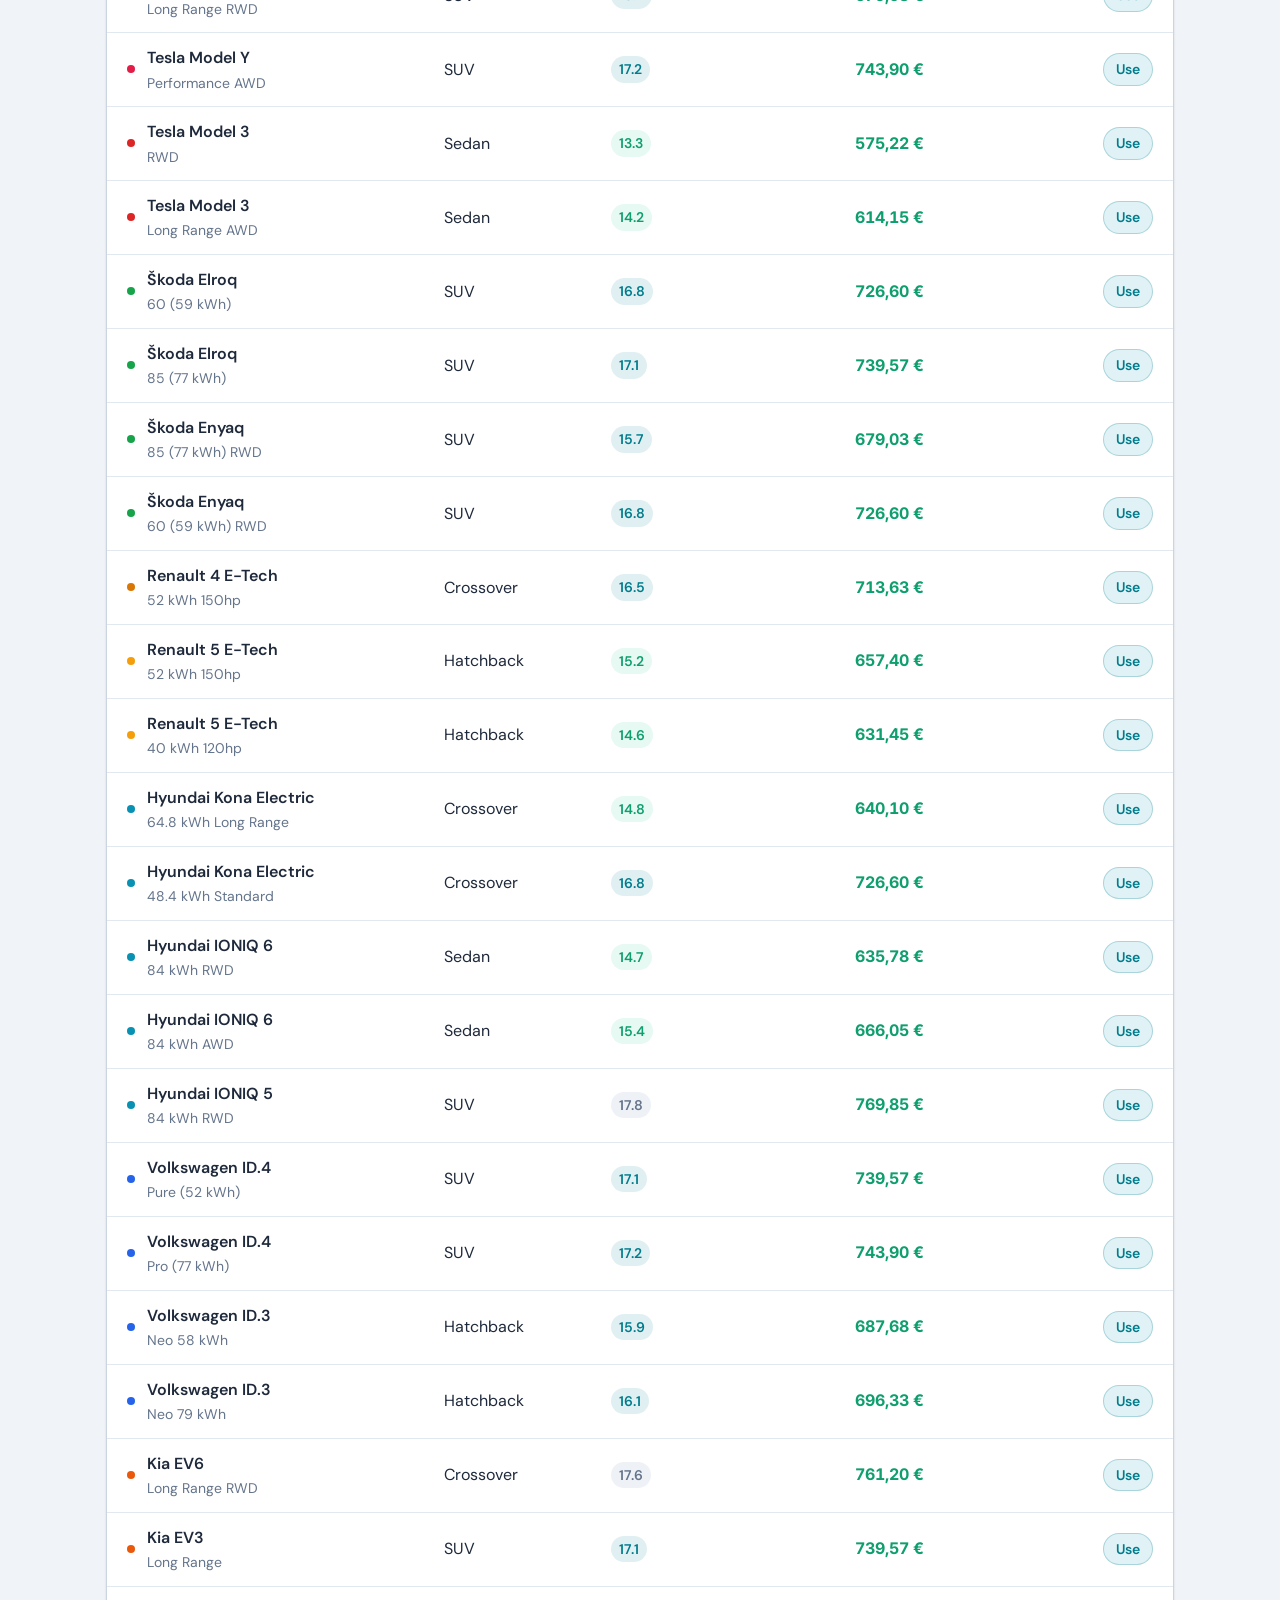
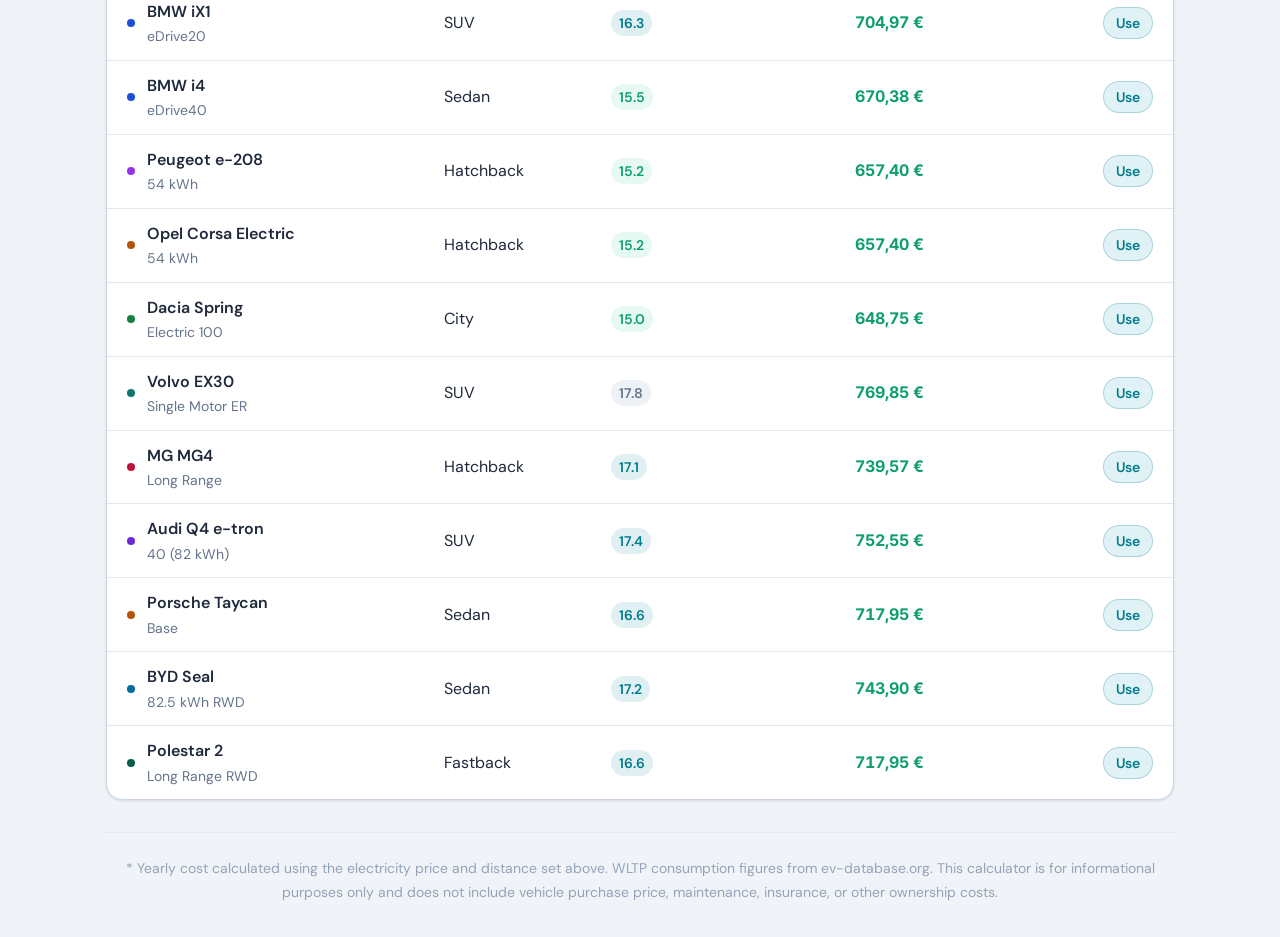
==== commit b6cf133e: "polish" ====
--- a/index.html
+++ b/index.html
@@ -1290,6 +1290,20 @@
           color: "#e11d48",
         },
         {
+          model: "Tesla Model 3",
+          variant: "RWD",
+          cons: 13.3,
+          segment: "Sedan",
+          color: "#dc2626",
+        },
+        {
+          model: "Tesla Model 3",
+          variant: "Long Range AWD",
+          cons: 14.2,
+          segment: "Sedan",
+          color: "#dc2626",
+        },
+        {
           model: "Škoda Elroq",
           variant: "60 (59 kWh)",
           cons: 16.8,
@@ -1304,6 +1318,27 @@
           color: "#16a34a",
         },
         {
+          model: "Škoda Enyaq",
+          variant: "85 (77 kWh) RWD",
+          cons: 15.7,
+          segment: "SUV",
+          color: "#16a34a",
+        },
+        {
+          model: "Škoda Enyaq",
+          variant: "60 (59 kWh) RWD",
+          cons: 16.8,
+          segment: "SUV",
+          color: "#16a34a",
+        },
+        {
+          model: "Renault 4 E-Tech",
+          variant: "52 kWh 150hp",
+          cons: 16.5,
+          segment: "Crossover",
+          color: "#d97706",
+        },
+        {
           model: "Renault 5 E-Tech",
           variant: "52 kWh 150hp",
           cons: 15.2,
@@ -1318,32 +1353,39 @@
           color: "#f59e0b",
         },
         {
-          model: "Škoda Enyaq",
-          variant: "85 (77 kWh) RWD",
-          cons: 15.7,
-          segment: "SUV",
-          color: "#16a34a",
-        },
-        {
-          model: "Škoda Enyaq",
-          variant: "60 (59 kWh) RWD",
-          cons: 16.8,
-          segment: "SUV",
-          color: "#16a34a",
-        },
-        {
           model: "Hyundai Kona Electric",
           variant: "64.8 kWh Long Range",
           cons: 14.8,
           segment: "Crossover",
-          color: "#0284c7",
+          color: "#0891b2",
         },
         {
           model: "Hyundai Kona Electric",
           variant: "48.4 kWh Standard",
           cons: 16.8,
           segment: "Crossover",
-          color: "#0284c7",
+          color: "#0891b2",
+        },
+        {
+          model: "Hyundai IONIQ 6",
+          variant: "84 kWh RWD",
+          cons: 14.7,
+          segment: "Sedan",
+          color: "#0891b2",
+        },
+        {
+          model: "Hyundai IONIQ 6",
+          variant: "84 kWh AWD",
+          cons: 15.4,
+          segment: "Sedan",
+          color: "#0891b2",
+        },
+        {
+          model: "Hyundai IONIQ 5",
+          variant: "84 kWh RWD",
+          cons: 17.8,
+          segment: "SUV",
+          color: "#0891b2",
         },
         {
           model: "Volkswagen ID.4",
@@ -1364,49 +1406,14 @@
           variant: "Neo 58 kWh",
           cons: 15.9,
           segment: "Hatchback",
-          color: "#7c3aed",
+          color: "#2563eb",
         },
         {
           model: "Volkswagen ID.3",
           variant: "Neo 79 kWh",
           cons: 16.1,
           segment: "Hatchback",
-          color: "#7c3aed",
-        },
-        {
-          model: "Tesla Model 3",
-          variant: "RWD",
-          cons: 13.3,
-          segment: "Sedan",
-          color: "#dc2626",
-        },
-        {
-          model: "Tesla Model 3",
-          variant: "Long Range AWD",
-          cons: 14.2,
-          segment: "Sedan",
-          color: "#dc2626",
-        },
-        {
-          model: "Hyundai IONIQ 6",
-          variant: "84 kWh RWD",
-          cons: 14.7,
-          segment: "Sedan",
-          color: "#0891b2",
-        },
-        {
-          model: "Hyundai IONIQ 6",
-          variant: "84 kWh AWD",
-          cons: 15.4,
-          segment: "Sedan",
-          color: "#0891b2",
-        },
-        {
-          model: "Hyundai IONIQ 5",
-          variant: "84 kWh RWD",
-          cons: 17.8,
-          segment: "SUV",
-          color: "#0284c7",
+          color: "#2563eb",
         },
         {
           model: "Kia EV6",
@@ -1456,13 +1463,6 @@
           cons: 15.0,
           segment: "City",
           color: "#15803d",
-        },
-        {
-          model: "Renault 4 E-Tech",
-          variant: "52 kWh 150hp",
-          cons: 16.5,
-          segment: "Crossover",
-          color: "#d97706",
         },
         {
           model: "Volvo EX30",
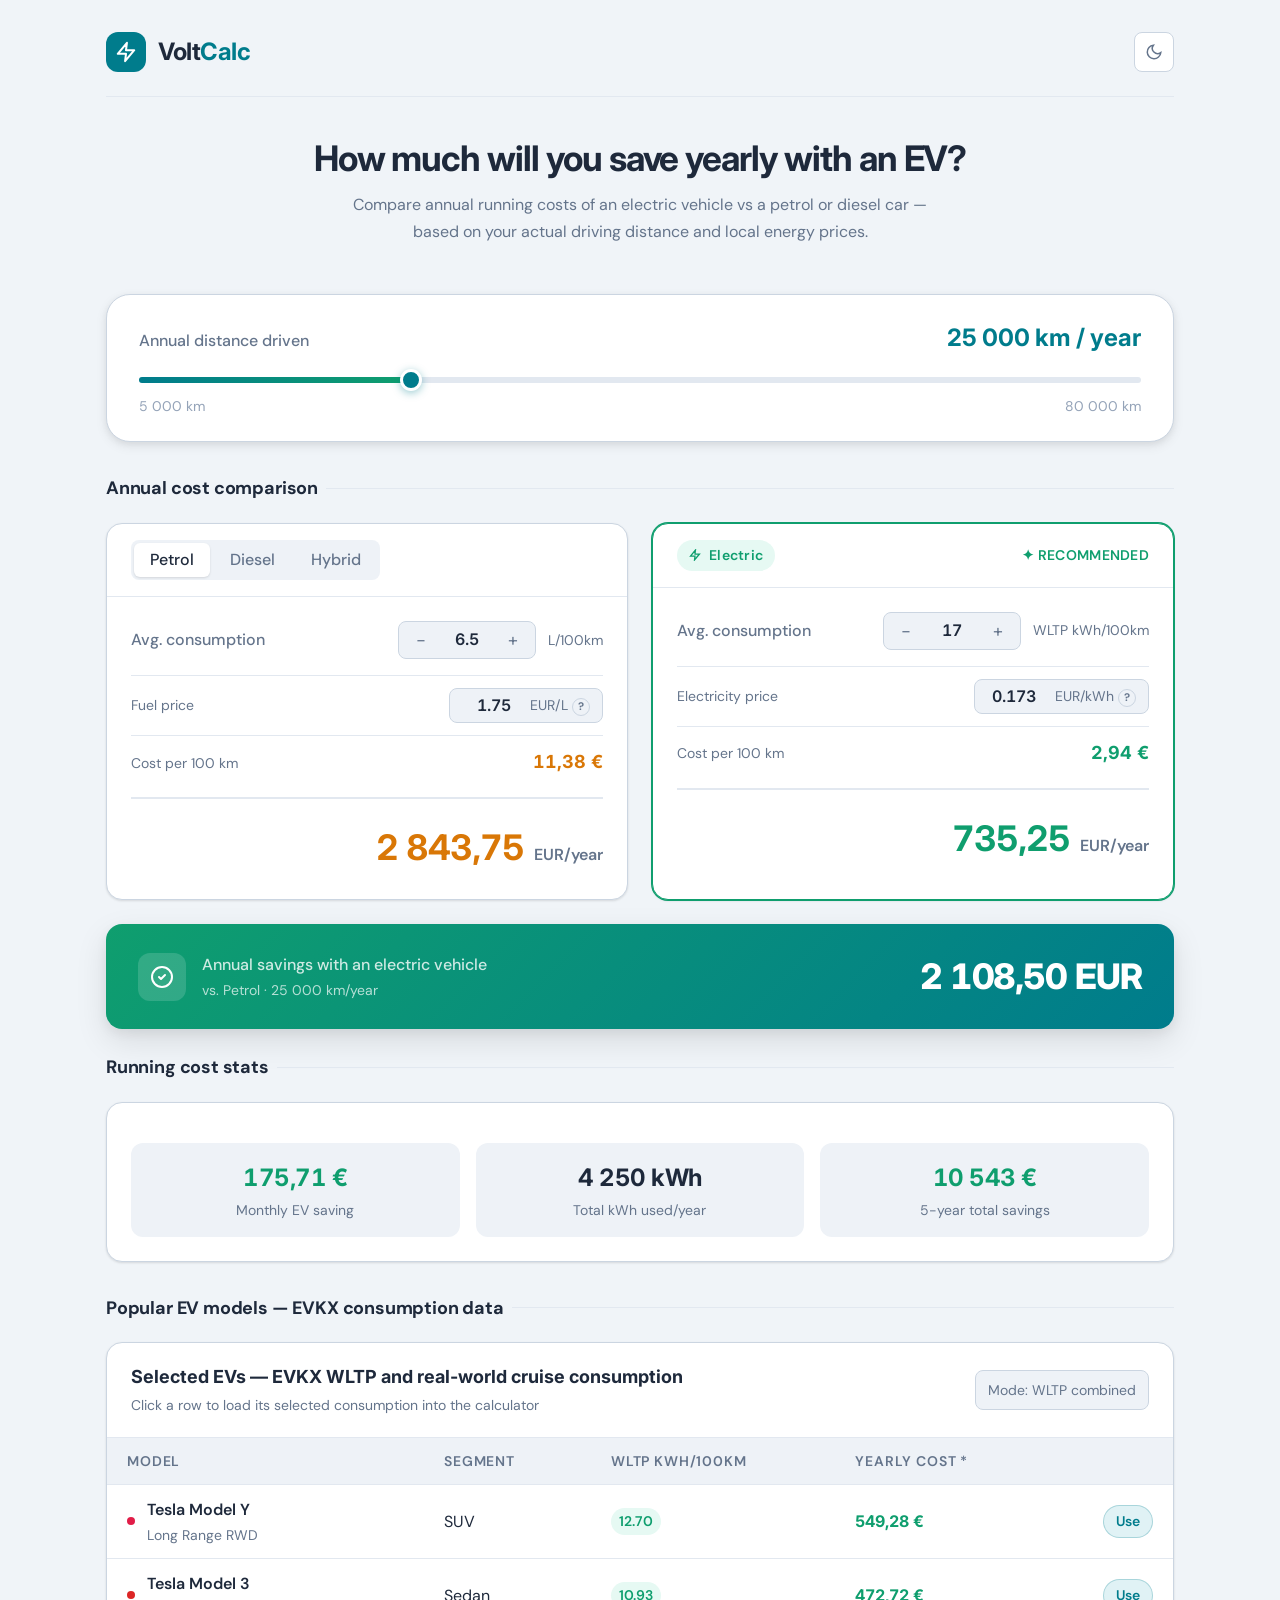
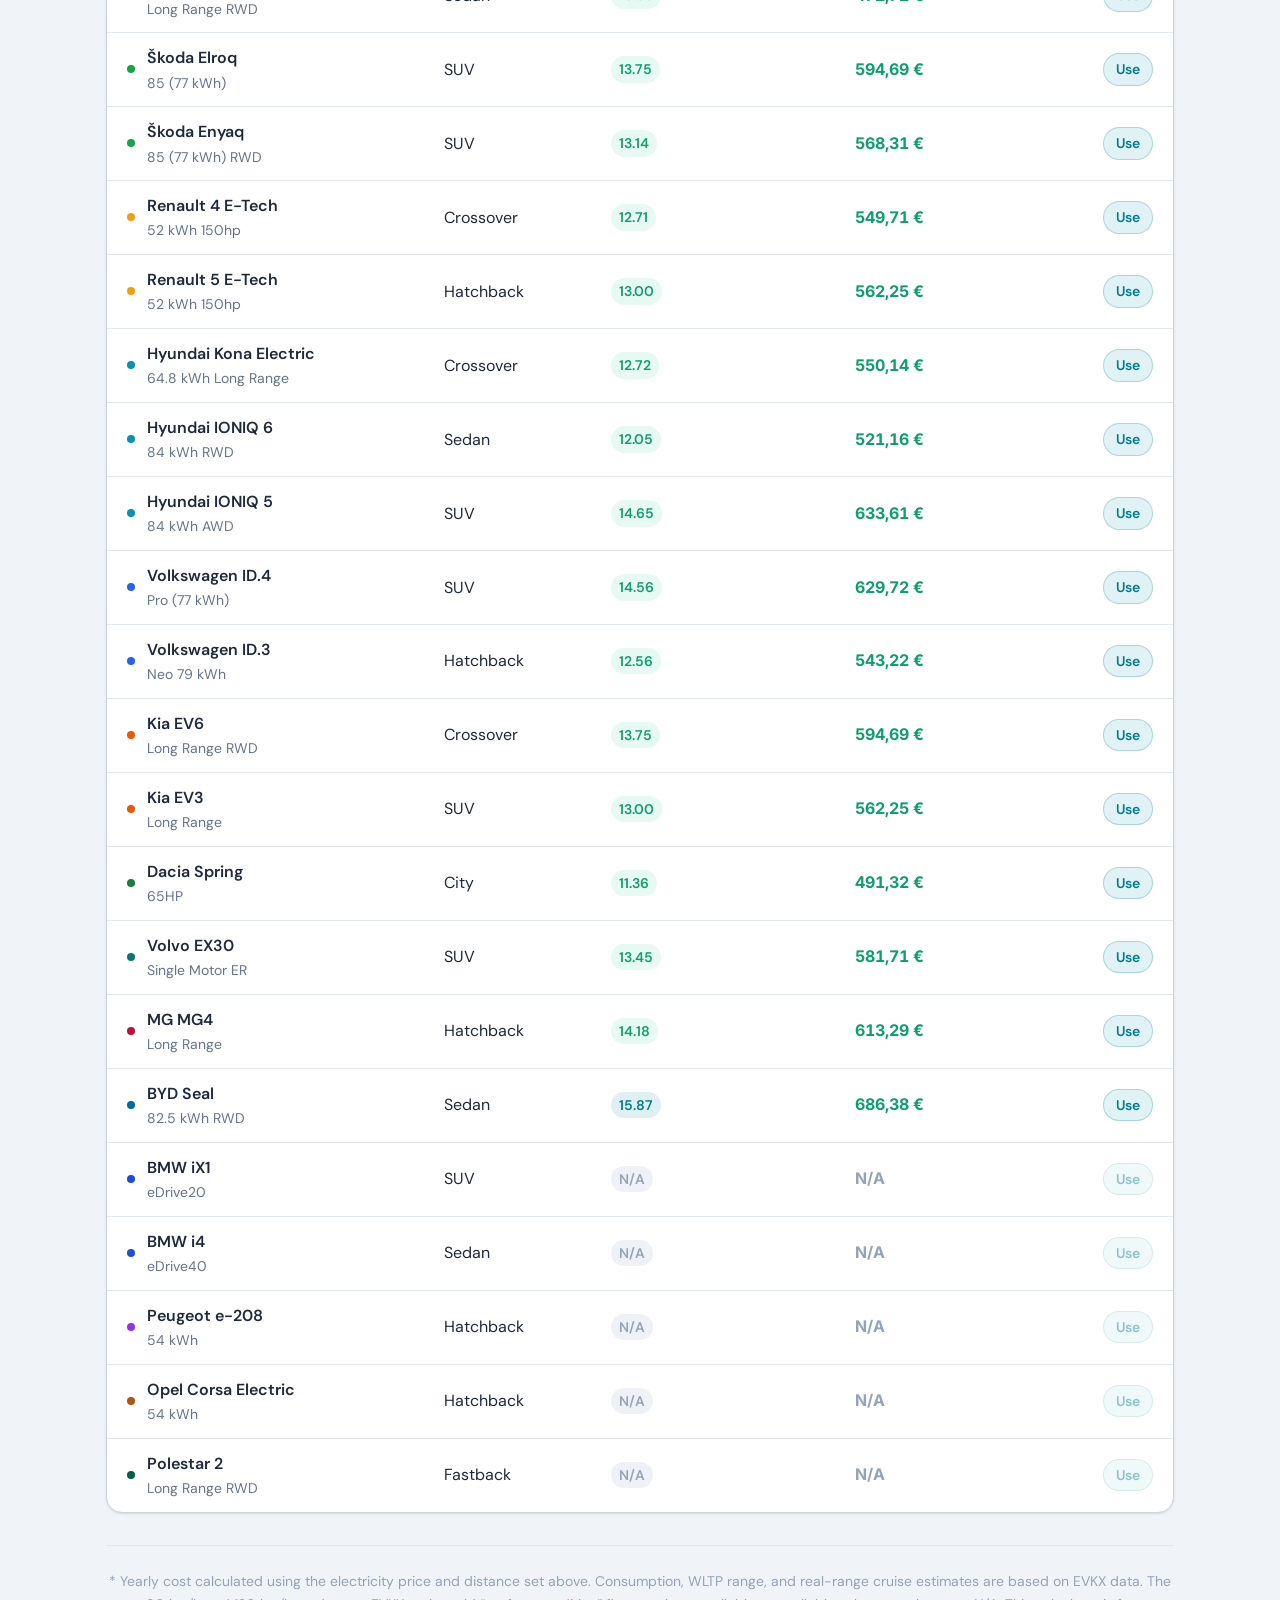
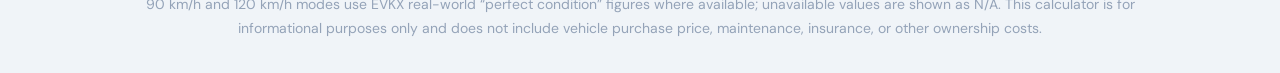
==== commit 9482c25f: "updated car list" ====
--- a/index.html
+++ b/index.html
@@ -130,14 +130,11 @@
         line-height: 1.2;
         font-family: var(--font-display);
       }
-
       .app-wrapper {
         max-width: 1100px;
         margin-inline: auto;
         padding: var(--space-8) var(--space-4);
       }
-
-      /* Header */
       .app-header {
         display: flex;
         align-items: center;
@@ -190,8 +187,6 @@
         color: var(--color-text);
         box-shadow: var(--shadow-sm);
       }
-
-      /* Hero */
       .hero {
         text-align: center;
         margin-bottom: var(--space-12);
@@ -210,8 +205,6 @@
         margin-inline: auto;
         line-height: 1.7;
       }
-
-      /* Distance */
       .distance-section {
         margin-bottom: var(--space-8);
       }
@@ -279,14 +272,6 @@
         background: var(--color-primary);
         border: 3px solid var(--color-surface);
         box-shadow: 0 2px 8px rgba(0, 124, 140, 0.4);
-        transition:
-          transform var(--transition),
-          box-shadow var(--transition);
-      }
-      .distance-slider:hover::-webkit-slider-thumb,
-      .distance-slider:focus::-webkit-slider-thumb {
-        transform: scale(1.15);
-        box-shadow: 0 2px 16px rgba(0, 124, 140, 0.5);
       }
       .distance-slider::-moz-range-thumb {
         width: 22px;
@@ -294,8 +279,6 @@
         border-radius: 50%;
         background: var(--color-primary);
         border: 3px solid var(--color-surface);
-        box-shadow: 0 2px 8px rgba(0, 124, 140, 0.4);
-        cursor: pointer;
       }
       .slider-labels {
         display: flex;
@@ -303,8 +286,6 @@
         font-size: var(--text-xs);
         color: var(--color-text-faint);
       }
-
-      /* Comparison grid */
       .comparison-grid {
         display: grid;
         grid-template-columns: 1fr 1fr;
@@ -316,8 +297,6 @@
           grid-template-columns: 1fr;
         }
       }
-
-      /* Vehicle cards */
       .vehicle-card {
         background: var(--color-surface);
         border: 1.5px solid var(--color-border);
@@ -362,12 +341,6 @@
         font-size: var(--text-sm);
         font-weight: 500;
         color: var(--color-text-muted);
-        transition:
-          background var(--transition),
-          color var(--transition),
-          box-shadow var(--transition);
-        cursor: pointer;
-        border: none;
         background: transparent;
         white-space: nowrap;
       }
@@ -429,10 +402,6 @@
         color: var(--color-text-muted);
         font-size: 18px;
         line-height: 1;
-        transition:
-          background var(--transition),
-          color var(--transition);
-        flex-shrink: 0;
       }
       .vc-stepper button:hover {
         background: var(--color-divider);
@@ -443,11 +412,12 @@
         font-weight: 600;
         font-size: var(--text-sm);
         color: var(--color-text);
-        min-width: 36px;
+        min-width: 48px;
         text-align: center;
         font-variant-numeric: tabular-nums;
       }
-      .vc-price-row {
+      .vc-price-row,
+      .vc-per100-row {
         display: flex;
         align-items: center;
         justify-content: space-between;
@@ -455,7 +425,8 @@
         padding-top: var(--space-3);
         border-top: 1px solid var(--color-divider);
       }
-      .vc-price-label {
+      .vc-price-label,
+      .vc-per100-label {
         font-size: var(--text-xs);
         color: var(--color-text-muted);
       }
@@ -467,14 +438,6 @@
         border: 1px solid var(--color-border);
         border-radius: var(--radius-md);
         padding: var(--space-1) var(--space-3);
-        transition:
-          border-color var(--transition),
-          box-shadow var(--transition);
-      }
-      .vc-price-input-wrap:focus-within {
-        border-color: var(--color-primary);
-        box-shadow: 0 0 0 3px
-          color-mix(in oklch, var(--color-primary) 15%, transparent);
       }
       .vc-price-input {
         width: 64px;
@@ -493,27 +456,12 @@
         color: var(--color-text-muted);
         white-space: nowrap;
       }
-
-      /* Cost per 100km row */
-      .vc-per100-row {
-        display: flex;
-        align-items: center;
-        justify-content: space-between;
-        margin-top: var(--space-3);
-        padding-top: var(--space-3);
-        border-top: 1px solid var(--color-divider);
-      }
-      .vc-per100-label {
-        font-size: var(--text-xs);
-        color: var(--color-text-muted);
-      }
       .vc-per100-val {
         font-family: var(--font-display);
         font-weight: 700;
         font-size: var(--text-base);
         font-variant-numeric: tabular-nums;
       }
-
       .vc-total {
         display: flex;
         align-items: baseline;
@@ -529,7 +477,6 @@
         font-weight: 700;
         font-variant-numeric: tabular-nums;
         letter-spacing: -0.03em;
-        transition: color var(--transition);
       }
       .vc-total-currency {
         font-size: var(--text-sm);
@@ -537,8 +484,6 @@
         font-weight: 600;
         margin-left: 2px;
       }
-
-      /* Savings banner */
       .savings-banner {
         background: linear-gradient(
           135deg,
@@ -553,21 +498,6 @@
         gap: var(--space-6);
         margin-bottom: var(--space-6);
         box-shadow: var(--shadow-lg);
-        position: relative;
-        overflow: hidden;
-      }
-      .savings-banner::before {
-        content: "";
-        position: absolute;
-        inset: 0;
-        background: repeating-linear-gradient(
-          45deg,
-          transparent,
-          transparent 20px,
-          rgba(255, 255, 255, 0.03) 20px,
-          rgba(255, 255, 255, 0.03) 21px
-        );
-        pointer-events: none;
       }
       .savings-banner-left {
         display: flex;
@@ -592,7 +522,7 @@
       }
       .savings-sub {
         font-size: var(--text-xs);
-        color: rgba(255, 255, 255, 0.6);
+        color: rgba(255, 255, 255, 0.7);
       }
       .savings-amount {
         font-family: var(--font-display);
@@ -602,10 +532,7 @@
         font-variant-numeric: tabular-nums;
         letter-spacing: -0.03em;
         white-space: nowrap;
-        text-shadow: 0 2px 8px rgba(0, 0, 0, 0.2);
-      }
-
-      /* Stats */
+      }
       .section-title {
         font-size: var(--text-base);
         font-weight: 700;
@@ -655,9 +582,6 @@
         font-variant-numeric: tabular-nums;
         letter-spacing: -0.02em;
       }
-      .stat-val.accent {
-        color: var(--color-primary);
-      }
       .stat-val.ev {
         color: var(--color-ev);
       }
@@ -667,8 +591,6 @@
         margin-top: var(--space-1);
         line-height: 1.4;
       }
-
-      /* Tooltip */
       .tooltip-wrap {
         position: relative;
         display: inline-flex;
@@ -687,10 +609,6 @@
         justify-content: center;
         cursor: help;
         font-weight: 700;
-        transition: background var(--transition);
-      }
-      .tooltip-trigger:hover {
-        background: var(--color-divider);
       }
       .tooltip-box {
         display: none;
@@ -703,7 +621,7 @@
         font-size: var(--text-xs);
         padding: var(--space-2) var(--space-3);
         border-radius: var(--radius-md);
-        width: 200px;
+        width: 220px;
         line-height: 1.5;
         z-index: 100;
         pointer-events: none;
@@ -713,8 +631,6 @@
       .tooltip-wrap:focus-within .tooltip-box {
         display: block;
       }
-
-      /* ===== EV TABLE ===== */
       .ev-table-card {
         background: var(--color-surface);
         border: 1px solid var(--color-border);
@@ -751,7 +667,20 @@
         border-radius: var(--radius-md);
         border: 1px solid var(--color-border);
       }
-
+      .table-mode-btn {
+        display: inline-flex;
+        align-items: center;
+        gap: var(--space-2);
+        padding: 0;
+        color: inherit;
+        font: inherit;
+        font-weight: inherit;
+        text-transform: inherit;
+        letter-spacing: inherit;
+      }
+      .table-mode-btn:hover {
+        color: var(--color-primary);
+      }
       .ev-table-scroll {
         overflow-x: auto;
       }
@@ -773,7 +702,8 @@
         white-space: nowrap;
         border-bottom: 1px solid var(--color-divider);
       }
-      th:last-child {
+      th:last-child,
+      td:last-child {
         text-align: right;
       }
       td {
@@ -783,9 +713,6 @@
         border-bottom: 1px solid var(--color-divider);
         vertical-align: middle;
       }
-      td:last-child {
-        text-align: right;
-      }
       tbody tr:last-child td {
         border-bottom: none;
       }
@@ -799,10 +726,6 @@
       tbody tr.selected-row {
         background: var(--color-primary-highlight);
       }
-      tbody tr.selected-row td {
-        color: var(--color-text);
-      }
-
       .ev-model-cell {
         display: flex;
         align-items: center;
@@ -822,7 +745,6 @@
         color: var(--color-text-muted);
         margin-top: 1px;
       }
-
       .cons-badge {
         display: inline-flex;
         align-items: center;
@@ -844,12 +766,18 @@
         background: var(--color-surface-offset);
         color: var(--color-text-muted);
       }
-
+      .cons-na {
+        background: var(--color-surface-offset);
+        color: var(--color-text-faint);
+      }
       .yearly-cost-cell {
         font-family: var(--font-display);
         font-weight: 700;
         font-variant-numeric: tabular-nums;
         color: var(--color-ev);
+      }
+      .yearly-cost-cell.na {
+        color: var(--color-text-faint);
       }
       .use-btn {
         padding: var(--space-1) var(--space-3);
@@ -860,10 +788,6 @@
         color: var(--color-primary);
         border: 1px solid
           color-mix(in oklch, var(--color-primary) 25%, transparent);
-        transition:
-          background var(--transition),
-          color var(--transition),
-          box-shadow var(--transition);
         white-space: nowrap;
       }
       .use-btn:hover {
@@ -871,7 +795,10 @@
         color: var(--color-text-inverse);
         box-shadow: var(--shadow-sm);
       }
-
+      .use-btn[disabled] {
+        opacity: 0.45;
+        cursor: not-allowed;
+      }
       .disclaimer {
         font-size: var(--text-xs);
         color: var(--color-text-faint);
@@ -881,7 +808,6 @@
         padding-top: var(--space-6);
         border-top: 1px solid var(--color-divider);
       }
-
       @media (max-width: 520px) {
         .app-wrapper {
           padding: var(--space-4) var(--space-3);
@@ -952,7 +878,6 @@
         </p>
       </div>
 
-      <!-- DISTANCE SLIDER -->
       <div class="distance-section">
         <div class="card">
           <div class="distance-header">
@@ -981,10 +906,7 @@
       </div>
 
       <div class="section-title">Annual cost comparison</div>
-
-      <!-- COMPARISON GRID -->
       <div class="comparison-grid">
-        <!-- PETROL / DIESEL / HYBRID -->
         <div class="vehicle-card" id="petrolCard">
           <div class="vc-header">
             <div class="vc-tabs" role="tablist" aria-label="Fuel type">
@@ -1088,7 +1010,6 @@
           </div>
         </div>
 
-        <!-- EV CARD -->
         <div class="vehicle-card ev-card">
           <div class="vc-header">
             <div class="ev-badge">
@@ -1124,7 +1045,7 @@
                   +
                 </button>
               </div>
-              <span class="vc-price-unit">kWh/100km</span>
+              <span class="vc-price-unit" id="evConsUnit">kWh/100km</span>
             </div>
             <div class="vc-price-row">
               <span class="vc-price-label">Electricity price</span>
@@ -1179,7 +1100,6 @@
         </div>
       </div>
 
-      <!-- SAVINGS BANNER -->
       <div class="savings-banner" id="savingsBanner">
         <div class="savings-banner-left">
           <div class="savings-icon">
@@ -1209,7 +1129,6 @@
         <div class="savings-amount" id="savingsAmount">– EUR</div>
       </div>
 
-      <!-- RUNNING COST STATS -->
       <div class="section-title">Running cost stats</div>
       <div class="breakeven-card">
         <div class="breakeven-grid">
@@ -1228,25 +1147,37 @@
         </div>
       </div>
 
-      <!-- EV WLTP TABLE -->
-      <div class="section-title">Popular EV models — WLTP consumption</div>
+      <div class="section-title">Popular EV models — EVKX consumption data</div>
       <div class="ev-table-card">
         <div class="ev-table-header">
           <div>
-            <div class="ev-table-title">Most popular EVs in Europe (2025)</div>
+            <div class="ev-table-title">
+              Selected EVs — EVKX WLTP and real-world cruise consumption
+            </div>
             <div class="ev-table-subtitle">
-              Click a row to load its consumption into the calculator
+              Click a row to load its selected consumption into the calculator
             </div>
           </div>
-          <div class="ev-table-note">Real-world avg: ~189 Wh/km</div>
+          <div class="ev-table-note" id="evTableModeNote">
+            Mode: WLTP combined
+          </div>
         </div>
         <div class="ev-table-scroll">
-          <table aria-label="Popular EV WLTP consumption data">
+          <table aria-label="Popular EV consumption data">
             <thead>
               <tr>
                 <th>Model</th>
                 <th>Segment</th>
-                <th>WLTP kWh/100km</th>
+                <th>
+                  <button
+                    class="table-mode-btn"
+                    id="tableModeBtn"
+                    type="button"
+                    aria-label="Switch consumption column"
+                  >
+                    WLTP kWh/100km
+                  </button>
+                </th>
                 <th>Yearly cost *</th>
                 <th></th>
               </tr>
@@ -1258,257 +1189,217 @@
 
       <p class="disclaimer">
         * Yearly cost calculated using the electricity price and distance set
-        above. WLTP consumption figures from ev-database.org. This calculator is
-        for informational purposes only and does not include vehicle purchase
-        price, maintenance, insurance, or other ownership costs.
+        above. Consumption, WLTP range, and real-range cruise estimates are
+        based on EVKX data. The 90 km/h and 120 km/h modes use EVKX real-world
+        “perfect condition” figures where available; unavailable values are
+        shown as N/A. This calculator is for informational purposes only and
+        does not include vehicle purchase price, maintenance, insurance, or
+        other ownership costs.
       </p>
     </div>
 
     <script>
-      // ===== EV DATA (WLTP, ev-database.org real-world, popular European models) =====
       const evModels = [
-        // Model, variant, kWh/100km (real-world adjusted from Wh/km figures), segment, color
         {
           model: "Tesla Model Y",
-          variant: "RWD (Standard)",
-          cons: 15.8,
+          variant: "Long Range RWD",
           segment: "SUV",
           color: "#e11d48",
-        },
-        {
-          model: "Tesla Model Y",
+          wltp: 12.7,
+          c90: 15.0,
+          c120: 19.5,
+        },
+        {
+          model: "Tesla Model 3",
           variant: "Long Range RWD",
-          cons: 15.7,
-          segment: "SUV",
-          color: "#e11d48",
-        },
-        {
-          model: "Tesla Model Y",
-          variant: "Performance AWD",
-          cons: 17.2,
-          segment: "SUV",
-          color: "#e11d48",
-        },
-        {
-          model: "Tesla Model 3",
-          variant: "RWD",
-          cons: 13.3,
           segment: "Sedan",
           color: "#dc2626",
-        },
-        {
-          model: "Tesla Model 3",
-          variant: "Long Range AWD",
-          cons: 14.2,
-          segment: "Sedan",
-          color: "#dc2626",
+          wltp: 10.93,
+          c90: 11.5,
+          c120: 15,
         },
         {
           model: "Škoda Elroq",
-          variant: "60 (59 kWh)",
-          cons: 16.8,
+          variant: "85 (77 kWh)",
           segment: "SUV",
           color: "#16a34a",
-        },
-        {
-          model: "Škoda Elroq",
-          variant: "85 (77 kWh)",
-          cons: 17.1,
+          wltp: 13.75,
+          c90: 14,
+          c120: 21,
+        },
+        {
+          model: "Škoda Enyaq",
+          variant: "85 (77 kWh) RWD",
           segment: "SUV",
           color: "#16a34a",
-        },
-        {
-          model: "Škoda Enyaq",
-          variant: "85 (77 kWh) RWD",
-          cons: 15.7,
-          segment: "SUV",
-          color: "#16a34a",
-        },
-        {
-          model: "Škoda Enyaq",
-          variant: "60 (59 kWh) RWD",
-          cons: 16.8,
-          segment: "SUV",
-          color: "#16a34a",
+          wltp: 13.14,
+          c90: 15.5,
+          c120: 21,
         },
         {
           model: "Renault 4 E-Tech",
           variant: "52 kWh 150hp",
-          cons: 16.5,
           segment: "Crossover",
-          color: "#d97706",
+          color: "#f59e0b",
+          wltp: 12.71,
+          c90: 14.69,
+          c120: 19.92,
         },
         {
           model: "Renault 5 E-Tech",
           variant: "52 kWh 150hp",
-          cons: 15.2,
           segment: "Hatchback",
           color: "#f59e0b",
-        },
-        {
-          model: "Renault 5 E-Tech",
-          variant: "40 kWh 120hp",
-          cons: 14.6,
-          segment: "Hatchback",
-          color: "#f59e0b",
+          wltp: 13,
+          c90: 14.69,
+          c120: 22,
         },
         {
           model: "Hyundai Kona Electric",
           variant: "64.8 kWh Long Range",
-          cons: 14.8,
           segment: "Crossover",
           color: "#0891b2",
-        },
-        {
-          model: "Hyundai Kona Electric",
-          variant: "48.4 kWh Standard",
-          cons: 16.8,
-          segment: "Crossover",
-          color: "#0891b2",
+          wltp: 12.72,
+          c90: 16.83,
+          c120: 22.82,
         },
         {
           model: "Hyundai IONIQ 6",
           variant: "84 kWh RWD",
-          cons: 14.7,
           segment: "Sedan",
           color: "#0891b2",
-        },
-        {
-          model: "Hyundai IONIQ 6",
+          wltp: 12.05,
+          c90: 13,
+          c120: 19.02,
+        },
+        {
+          model: "Hyundai IONIQ 5",
           variant: "84 kWh AWD",
-          cons: 15.4,
-          segment: "Sedan",
-          color: "#0891b2",
-        },
-        {
-          model: "Hyundai IONIQ 5",
-          variant: "84 kWh RWD",
-          cons: 17.8,
           segment: "SUV",
           color: "#0891b2",
+          wltp: 14.65,
+          c90: 16.99,
+          c120: 24.02,
         },
         {
           model: "Volkswagen ID.4",
-          variant: "Pure (52 kWh)",
-          cons: 17.1,
+          variant: "Pro (77 kWh)",
           segment: "SUV",
           color: "#2563eb",
-        },
-        {
-          model: "Volkswagen ID.4",
-          variant: "Pro (77 kWh)",
-          cons: 17.2,
-          segment: "SUV",
-          color: "#2563eb",
+          wltp: 14.56,
+          c90: 14.5,
+          c120: 21.5,
         },
         {
           model: "Volkswagen ID.3",
-          variant: "Neo 58 kWh",
-          cons: 15.9,
+          variant: "Neo 79 kWh",
           segment: "Hatchback",
           color: "#2563eb",
-        },
-        {
-          model: "Volkswagen ID.3",
-          variant: "Neo 79 kWh",
-          cons: 16.1,
-          segment: "Hatchback",
-          color: "#2563eb",
+          wltp: 12.56,
+          c90: 14.99,
+          c120: 22,
         },
         {
           model: "Kia EV6",
           variant: "Long Range RWD",
-          cons: 17.6,
           segment: "Crossover",
           color: "#ea580c",
+          wltp: 13.75,
+          c90: 17.5,
+          c120: 23.53,
         },
         {
           model: "Kia EV3",
           variant: "Long Range",
-          cons: 17.1,
           segment: "SUV",
           color: "#ea580c",
+          wltp: 13,
+          c90: 15.99,
+          c120: 21.97,
+        },
+        {
+          model: "Dacia Spring",
+          variant: "65HP",
+          segment: "City",
+          color: "#15803d",
+          wltp: 11.36,
+          c90: 13.96,
+          c120: 22.94,
+        },
+        {
+          model: "Volvo EX30",
+          variant: "Single Motor ER",
+          segment: "SUV",
+          color: "#0f766e",
+          wltp: 13.45,
+          c90: 15.8,
+          c120: 22,
+        },
+        {
+          model: "MG MG4",
+          variant: "Long Range",
+          segment: "Hatchback",
+          color: "#be123c",
+          wltp: 14.18,
+          c90: 14.92,
+          c120: 20.9,
+        },
+        {
+          model: "BYD Seal",
+          variant: "82.5 kWh RWD",
+          segment: "Sedan",
+          color: "#0369a1",
+          wltp: 15.87,
+          c90: 21,
+          c120: 25,
         },
         {
           model: "BMW iX1",
           variant: "eDrive20",
-          cons: 16.3,
           segment: "SUV",
           color: "#1d4ed8",
+          wltp: "N/A",
+          c90: "N/A",
+          c120: "N/A",
         },
         {
           model: "BMW i4",
           variant: "eDrive40",
-          cons: 15.5,
           segment: "Sedan",
           color: "#1d4ed8",
+          wltp: "N/A",
+          c90: "N/A",
+          c120: "N/A",
         },
         {
           model: "Peugeot e-208",
           variant: "54 kWh",
-          cons: 15.2,
           segment: "Hatchback",
           color: "#9333ea",
+          wltp: "N/A",
+          c90: "N/A",
+          c120: "N/A",
         },
         {
           model: "Opel Corsa Electric",
           variant: "54 kWh",
-          cons: 15.2,
           segment: "Hatchback",
           color: "#b45309",
-        },
-        {
-          model: "Dacia Spring",
-          variant: "Electric 100",
-          cons: 15.0,
-          segment: "City",
-          color: "#15803d",
-        },
-        {
-          model: "Volvo EX30",
-          variant: "Single Motor ER",
-          cons: 17.8,
-          segment: "SUV",
-          color: "#0f766e",
-        },
-        {
-          model: "MG MG4",
-          variant: "Long Range",
-          cons: 17.1,
-          segment: "Hatchback",
-          color: "#be123c",
-        },
-        {
-          model: "Audi Q4 e-tron",
-          variant: "40 (82 kWh)",
-          cons: 17.4,
-          segment: "SUV",
-          color: "#6d28d9",
-        },
-        {
-          model: "Porsche Taycan",
-          variant: "Base",
-          cons: 16.6,
-          segment: "Sedan",
-          color: "#b45309",
-        },
-        {
-          model: "BYD Seal",
-          variant: "82.5 kWh RWD",
-          cons: 17.2,
-          segment: "Sedan",
-          color: "#0369a1",
+          wltp: "N/A",
+          c90: "N/A",
+          c120: "N/A",
         },
         {
           model: "Polestar 2",
           variant: "Long Range RWD",
-          cons: 16.6,
           segment: "Fastback",
           color: "#065f46",
+          wltp: "N/A",
+          c90: "N/A",
+          c120: "N/A",
         },
       ];
 
-      // ===== STATE =====
       const state = {
         distance: 25000,
         fuelType: "petrol",
@@ -1520,6 +1411,7 @@
         dieselPrice: 1.65,
         hybridPrice: 1.65,
         electricityPrice: 0.173,
+        evMode: "wltp",
       };
 
       function fmt(n, decimals = 2) {
@@ -1542,6 +1434,30 @@
             ? state.dieselPrice
             : state.hybridPrice;
       }
+      function getEvConsumption(ev) {
+        return state.evMode === "90"
+          ? ev.c90
+          : state.evMode === "120"
+            ? ev.c120
+            : ev.wltp;
+      }
+      function getModeLabel() {
+        return state.evMode === "90"
+          ? "kWh/100km at 90 km/h"
+          : state.evMode === "120"
+            ? "kWh/100km at 120 km/h"
+            : "WLTP kWh/100km";
+      }
+      function getModeNote() {
+        return state.evMode === "90"
+          ? "Mode: EVKX 90 km/h real-world cruise"
+          : state.evMode === "120"
+            ? "Mode: EVKX 120 km/h real-world cruise"
+            : "Mode: WLTP combined";
+      }
+      function isNumericValue(v) {
+        return typeof v === "number" && Number.isFinite(v);
+      }
 
       function calc() {
         const km = state.distance;
@@ -1555,7 +1471,6 @@
         const petrolCost = (km / 100) * petrolCostPer100;
         const evCost = (km / 100) * evCostPer100;
         const savings = petrolCost - evCost;
-
         const monthly = savings / 12;
         const evkWh = (km / 100) * evCons;
 
@@ -1569,13 +1484,13 @@
           fmt(savings) + " EUR";
         document.getElementById("savingsSub").textContent =
           `vs. ${state.fuelType.charAt(0).toUpperCase() + state.fuelType.slice(1)} · ${fmt(km, 0)} km/year`;
-
         document.getElementById("statMonthly").textContent =
           fmt(monthly) + " €";
         document.getElementById("statEVkWh").textContent =
           fmt(evkWh, 0) + " kWh";
         document.getElementById("statSavings5yr").textContent =
           fmt(savings * 5, 0) + " €";
+        document.getElementById("evConsUnit").textContent = getModeLabel();
 
         const banner = document.getElementById("savingsBanner");
         if (savings < 0) {
@@ -1589,13 +1504,11 @@
           document.getElementById("savingsLabel").textContent =
             "Annual savings with an electric vehicle";
         }
-
-        // Update table yearly cost column live
         updateTableCosts();
       }
 
-      // ===== BUILD EV TABLE =====
       function consClass(c) {
+        if (!isNumericValue(c)) return "cons-na";
         if (c <= 15.5) return "cons-great";
         if (c <= 17.5) return "cons-good";
         return "cons-avg";
@@ -1603,6 +1516,10 @@
 
       function buildTable() {
         const tbody = document.getElementById("evTableBody");
+        const modeBtn = document.getElementById("tableModeBtn");
+        const modeNote = document.getElementById("evTableModeNote");
+        modeBtn.textContent = getModeLabel();
+        modeNote.textContent = getModeNote();
         tbody.innerHTML = "";
         evModels.forEach((ev, idx) => {
           const tr = document.createElement("tr");
@@ -1614,65 +1531,86 @@
             `Load ${ev.model} ${ev.variant} into calculator`,
           );
 
-          const yearlyCost =
-            (state.distance / 100) * ev.cons * state.electricityPrice;
+          const cons = getEvConsumption(ev);
+          const canUse = isNumericValue(cons);
+          const yearlyCost = canUse
+            ? (state.distance / 100) * cons * state.electricityPrice
+            : null;
           tr.innerHTML = `
-      <td>
-        <div class="ev-model-cell">
-          <span class="ev-category-dot" style="background:${ev.color}"></span>
-          <div>
-            <div class="ev-model-name">${ev.model}</div>
-            <div class="ev-model-variant">${ev.variant}</div>
-          </div>
-        </div>
-      </td>
-      <td>${ev.segment}</td>
-      <td><span class="cons-badge ${consClass(ev.cons)}">${ev.cons.toFixed(1)}</span></td>
-      <td><span class="yearly-cost-cell" id="evRowCost${idx}">${fmt(yearlyCost)} €</span></td>
-      <td><button class="use-btn" onclick="loadEV(${idx}); event.stopPropagation();" aria-label="Use ${ev.model} consumption">Use</button></td>
-    `;
-          tr.addEventListener("click", () => loadEV(idx));
-          tr.addEventListener("keydown", (e) => {
-            if (e.key === "Enter" || e.key === " ") {
-              e.preventDefault();
-              loadEV(idx);
-            }
-          });
+            <td>
+              <div class="ev-model-cell">
+                <span class="ev-category-dot" style="background:${ev.color}"></span>
+                <div>
+                  <div class="ev-model-name">${ev.model}</div>
+                  <div class="ev-model-variant">${ev.variant}</div>
+                </div>
+              </div>
+            </td>
+            <td>${ev.segment}</td>
+            <td><span class="cons-badge ${consClass(cons)}">${canUse ? cons.toFixed(2) : "N/A"}</span></td>
+            <td><span class="yearly-cost-cell ${canUse ? "" : "na"}" id="evRowCost${idx}">${canUse ? fmt(yearlyCost) + " €" : "N/A"}</span></td>
+            <td><button class="use-btn" ${canUse ? "" : "disabled"} onclick="loadEV(${idx}); event.stopPropagation();" aria-label="Use ${ev.model} consumption">Use</button></td>
+          `;
+          if (canUse) {
+            tr.addEventListener("click", () => loadEV(idx));
+            tr.addEventListener("keydown", (e) => {
+              if (e.key === "Enter" || e.key === " ") {
+                e.preventDefault();
+                loadEV(idx);
+              }
+            });
+          }
           tbody.appendChild(tr);
         });
       }
 
       function updateTableCosts() {
+        document.getElementById("tableModeBtn").textContent = getModeLabel();
+        document.getElementById("evTableModeNote").textContent = getModeNote();
         evModels.forEach((ev, idx) => {
           const cell = document.getElementById("evRowCost" + idx);
+          const badge = document.querySelector(
+            `#evTableBody tr[data-idx="${idx}"] .cons-badge`,
+          );
+          const cons = getEvConsumption(ev);
+          if (badge) {
+            badge.textContent = isNumericValue(cons) ? cons.toFixed(2) : "N/A";
+            badge.className = `cons-badge ${consClass(cons)}`;
+          }
           if (cell) {
-            const yearlyCost =
-              (state.distance / 100) * ev.cons * state.electricityPrice;
-            cell.textContent = fmt(yearlyCost) + " €";
+            if (isNumericValue(cons)) {
+              const yearlyCost =
+                (state.distance / 100) * cons * state.electricityPrice;
+              cell.textContent = fmt(yearlyCost) + " €";
+              cell.classList.remove("na");
+            } else {
+              cell.textContent = "N/A";
+              cell.classList.add("na");
+            }
           }
         });
       }
 
       function loadEV(idx) {
         const ev = evModels[idx];
-        state.evConsumption = ev.cons;
+        const cons = getEvConsumption(ev);
+        if (!isNumericValue(cons)) return;
+        state.evConsumption = cons;
         document.getElementById("evConsumptionVal").textContent =
-          ev.cons.toFixed(1);
-        // Highlight row
+          cons.toFixed(1);
         document
           .querySelectorAll("#evTableBody tr")
           .forEach((r) => r.classList.remove("selected-row"));
-        document
-          .querySelector(`#evTableBody tr[data-idx="${idx}"]`)
-          .classList.add("selected-row");
+        const row = document.querySelector(
+          `#evTableBody tr[data-idx="${idx}"]`,
+        );
+        if (row) row.classList.add("selected-row");
         calc();
       }
 
-      // ===== SLIDER =====
       const slider = document.getElementById("distanceSlider");
       const fill = document.getElementById("sliderFill");
       const display = document.getElementById("distanceDisplay");
-
       function updateSlider() {
         const min = +slider.min,
           max = +slider.max,
@@ -1685,7 +1623,6 @@
       }
       slider.addEventListener("input", updateSlider);
 
-      // ===== FUEL TABS =====
       document.querySelectorAll(".vc-tab").forEach((tab) => {
         tab.addEventListener("click", () => {
           document.querySelectorAll(".vc-tab").forEach((t) => {
@@ -1708,7 +1645,6 @@
         });
       });
 
-      // ===== STEPPERS =====
       function adjustConsumption(type, delta) {
         if (type === "petrol") {
           const key = state.fuelType + "Consumption";
@@ -1723,7 +1659,6 @@
             ) / 10;
           document.getElementById("evConsumptionVal").textContent =
             state.evConsumption.toFixed(1);
-          // Deselect table row on manual edit
           document
             .querySelectorAll("#evTableBody tr")
             .forEach((r) => r.classList.remove("selected-row"));
@@ -1731,7 +1666,6 @@
         calc();
       }
 
-      // ===== PRICE INPUTS =====
       document.getElementById("petrolPrice").addEventListener("input", (e) => {
         const v = +e.target.value;
         if (v > 0) {
@@ -1751,7 +1685,17 @@
           }
         });
 
-      // ===== THEME TOGGLE =====
+      document.getElementById("tableModeBtn").addEventListener("click", () => {
+        state.evMode =
+          state.evMode === "wltp"
+            ? "90"
+            : state.evMode === "90"
+              ? "120"
+              : "wltp";
+        buildTable();
+        calc();
+      });
+
       (function () {
         const t = document.querySelector("[data-theme-toggle]");
         const r = document.documentElement;
@@ -1777,7 +1721,6 @@
         }
       })();
 
-      // ===== INIT =====
       buildTable();
       updateSlider();
     </script>
